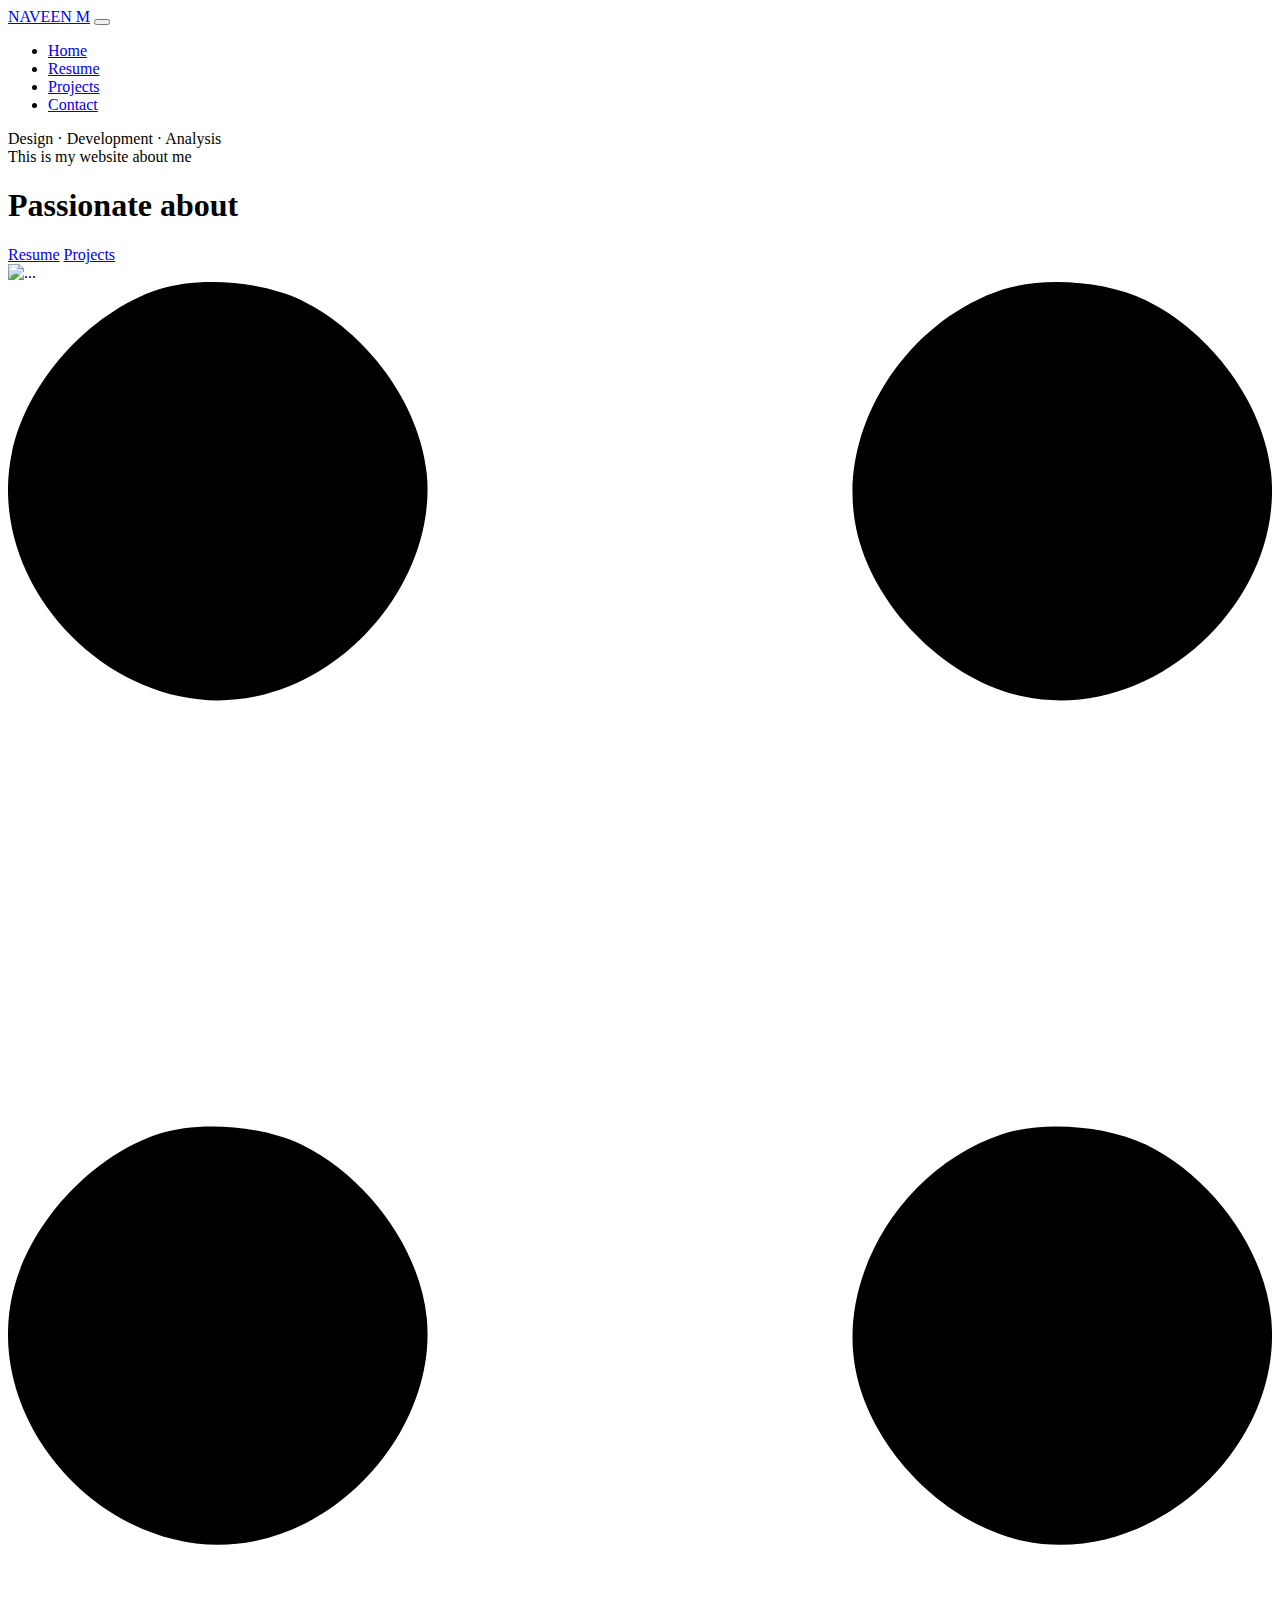
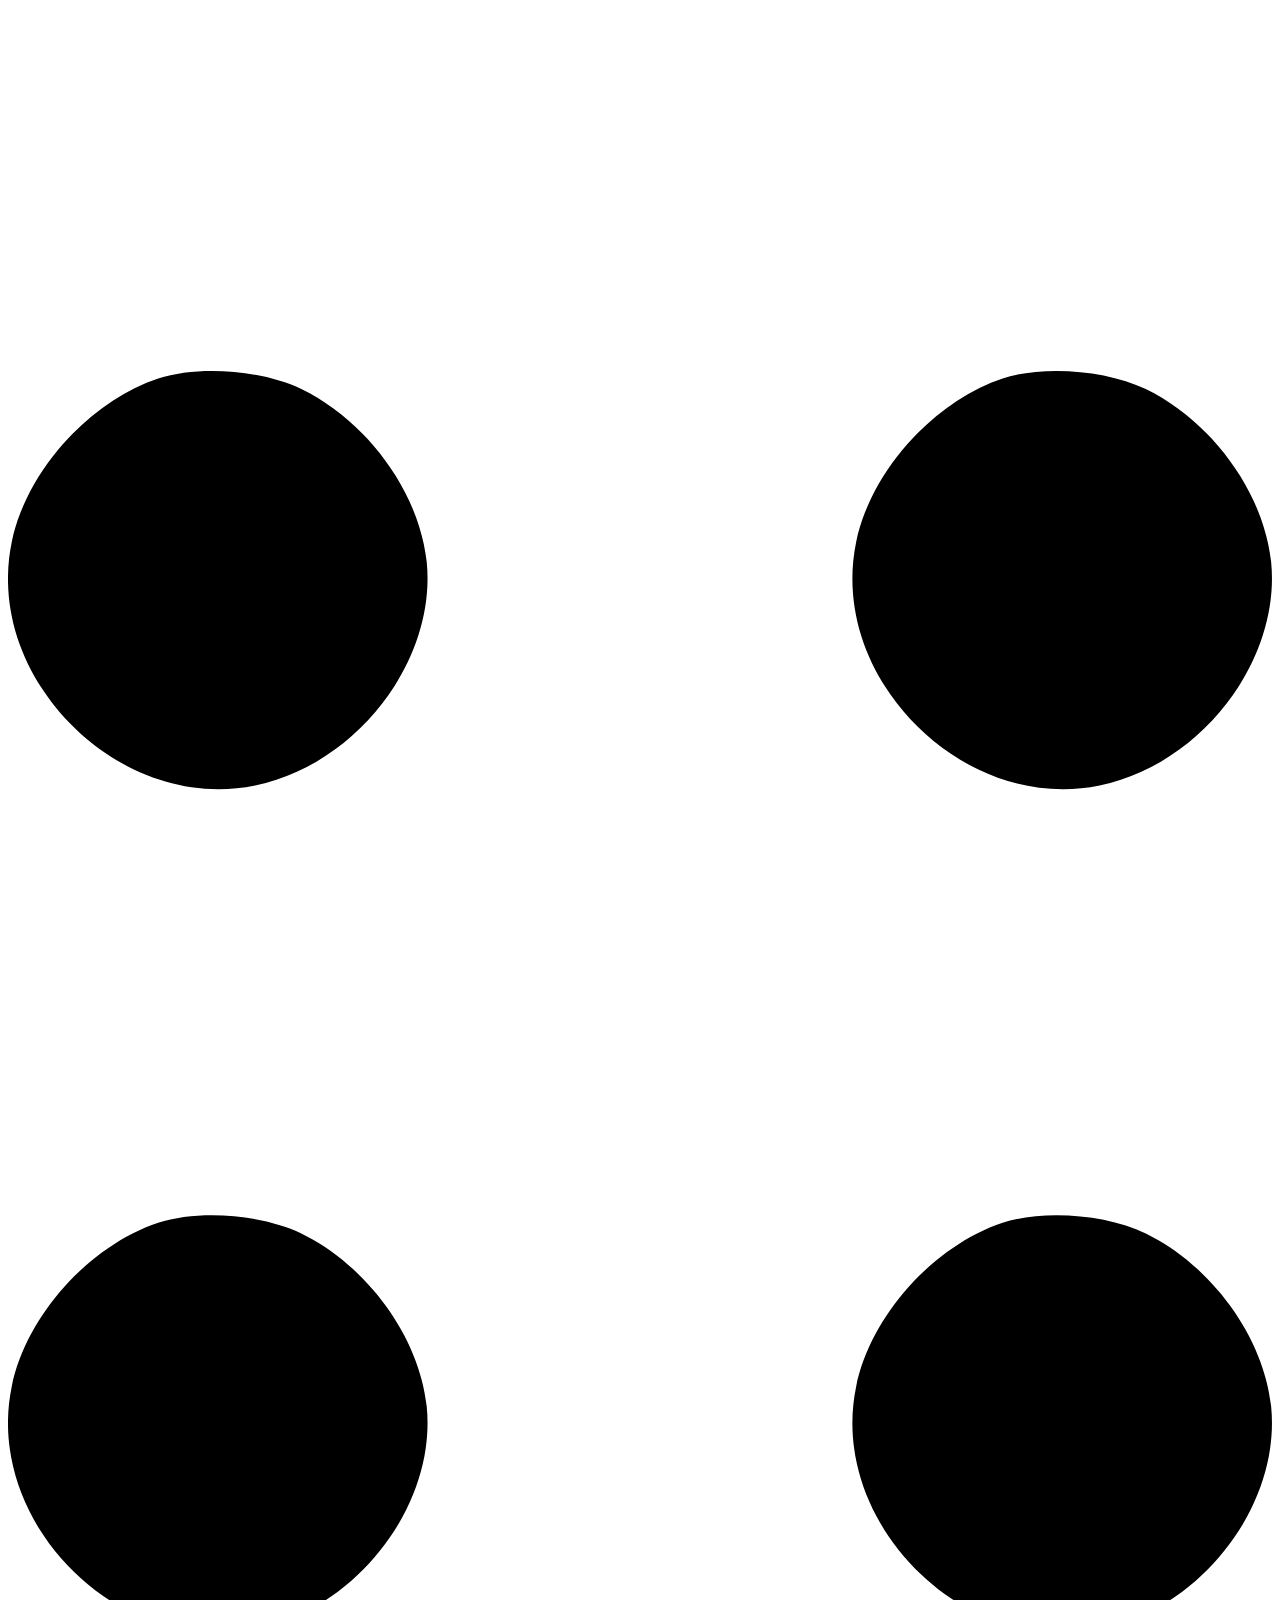
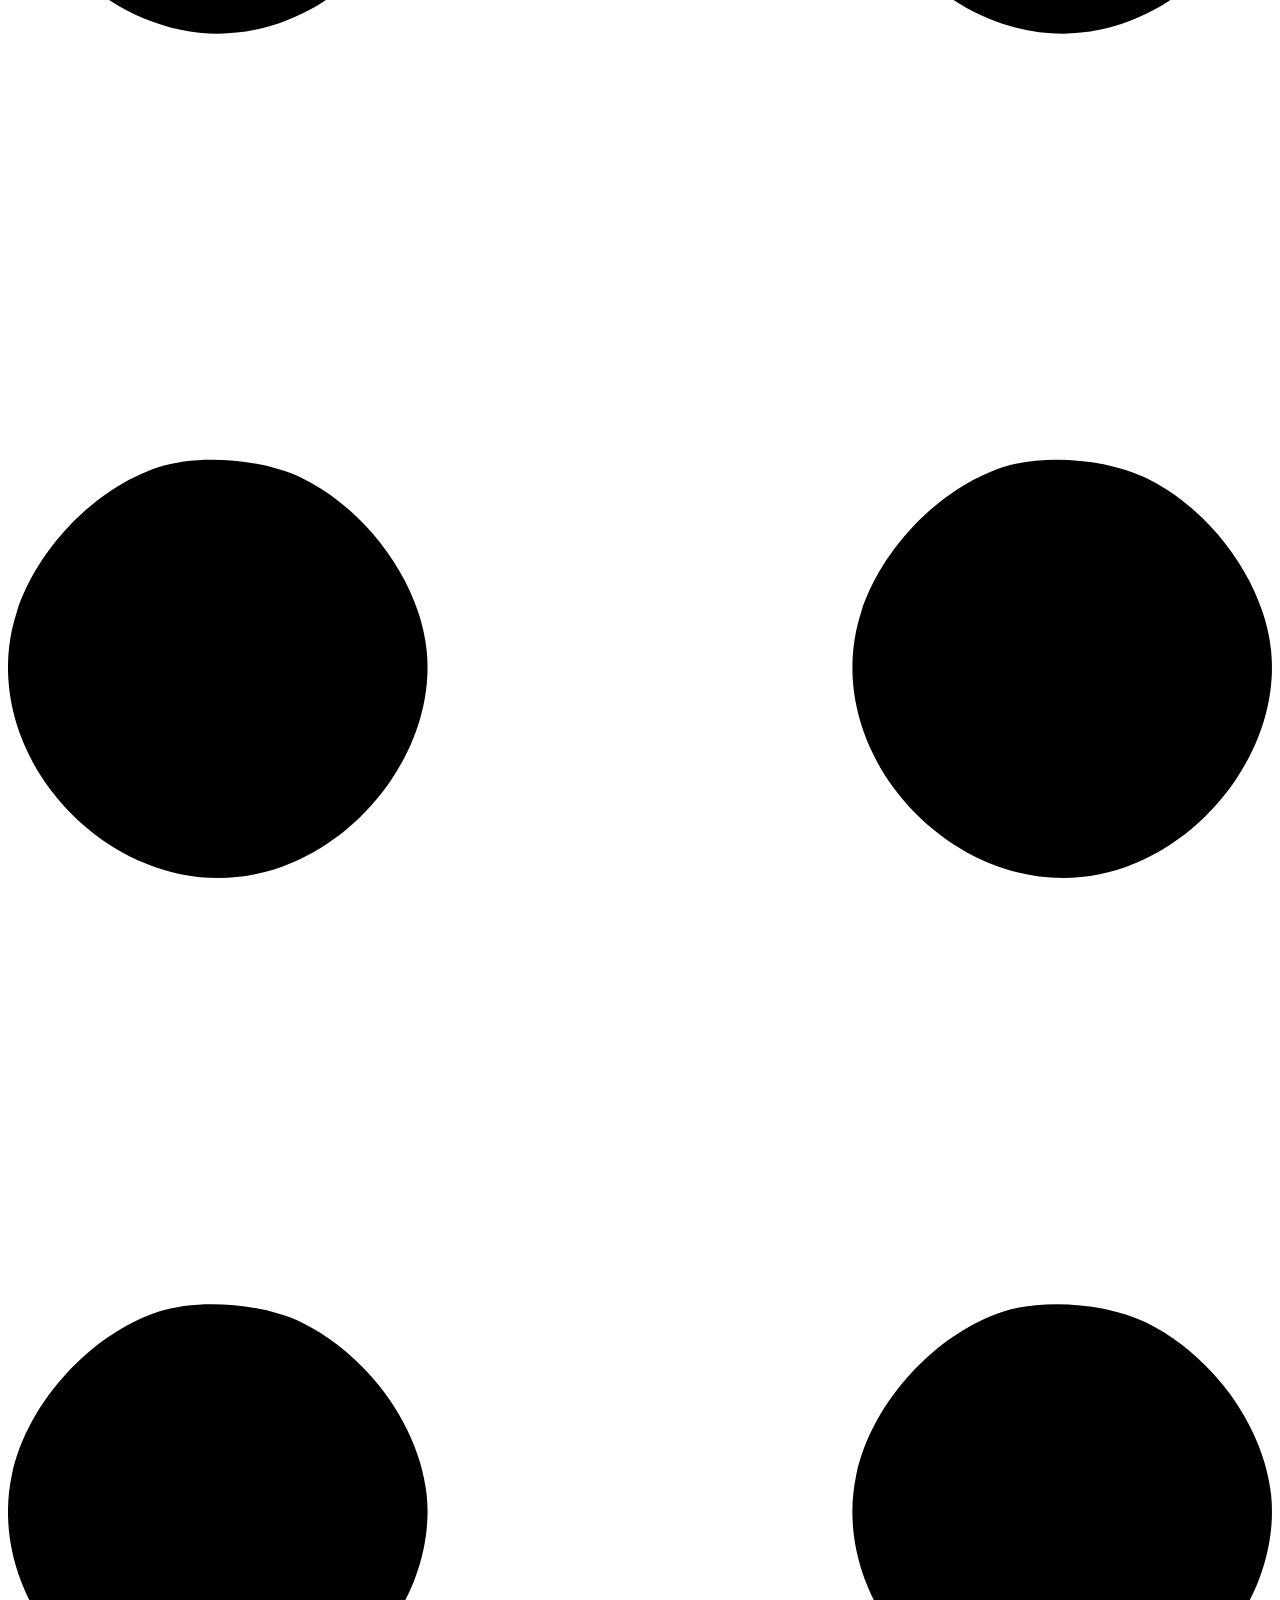
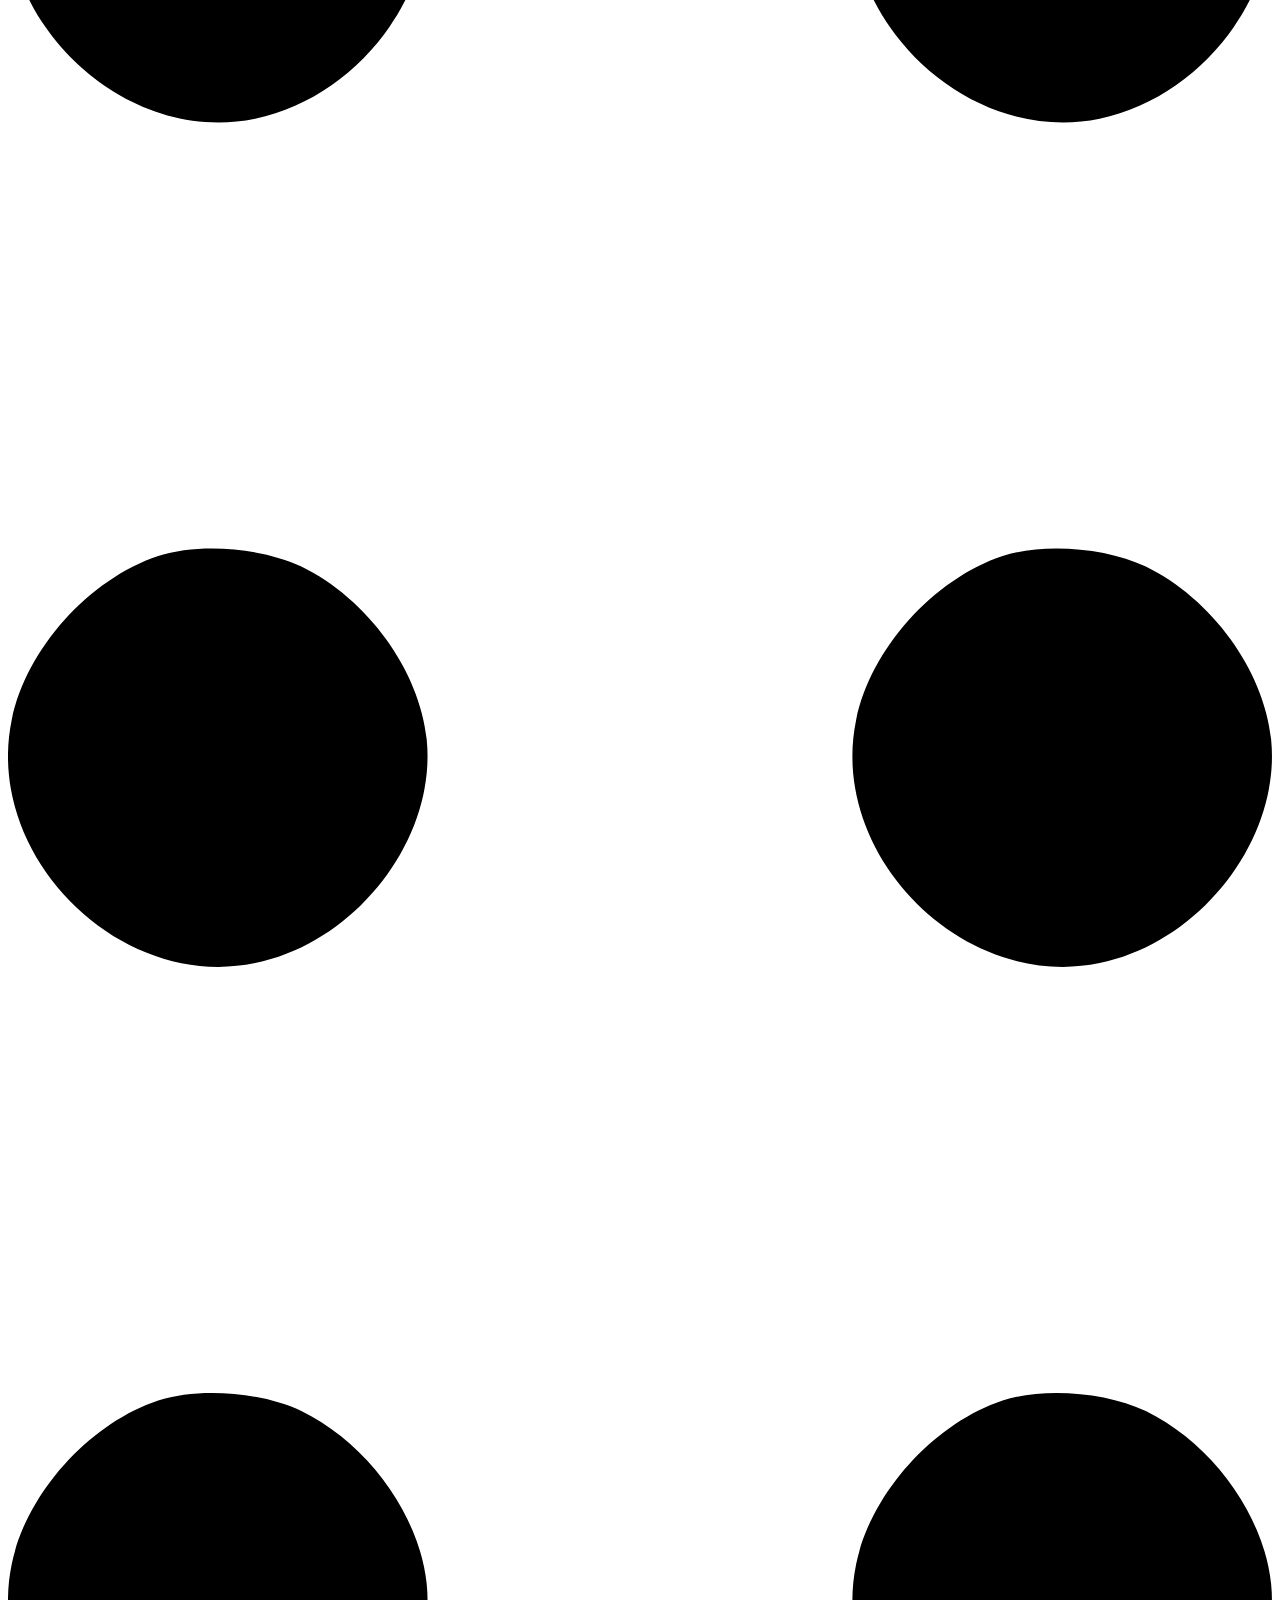
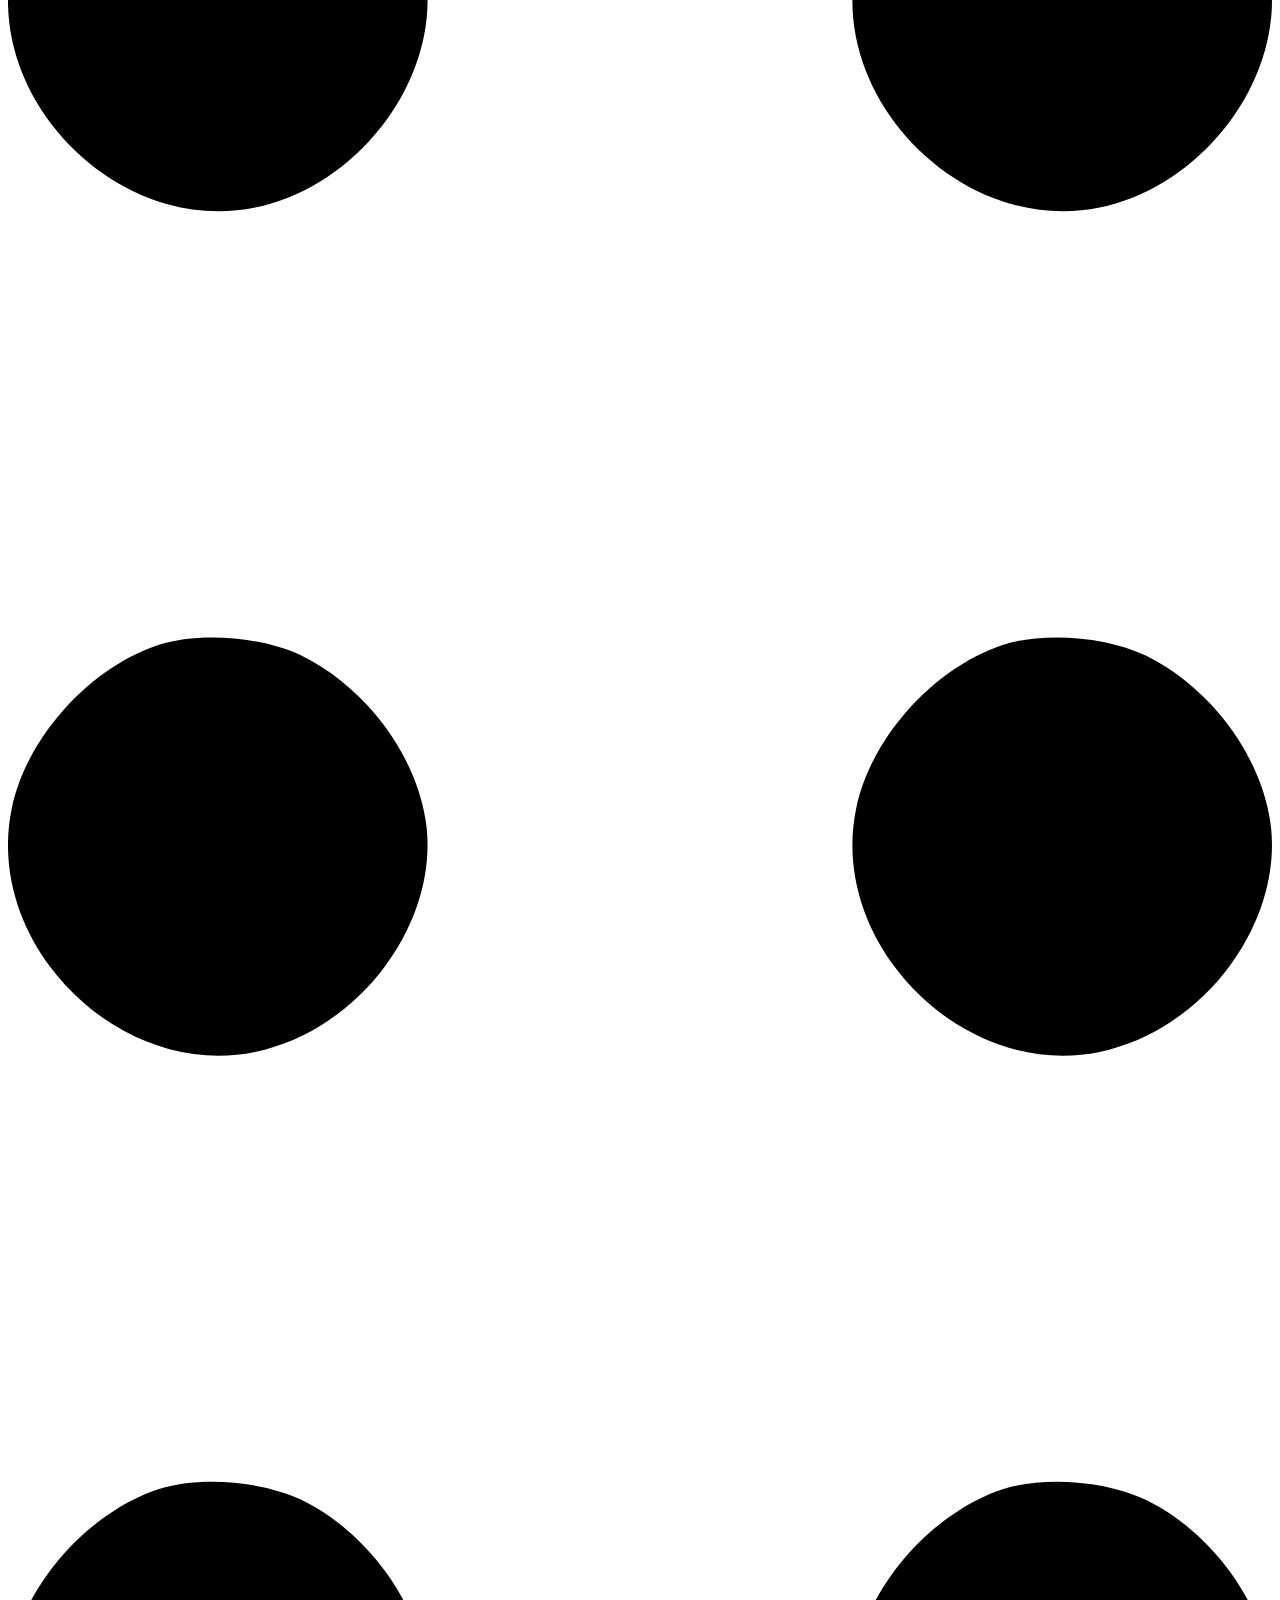
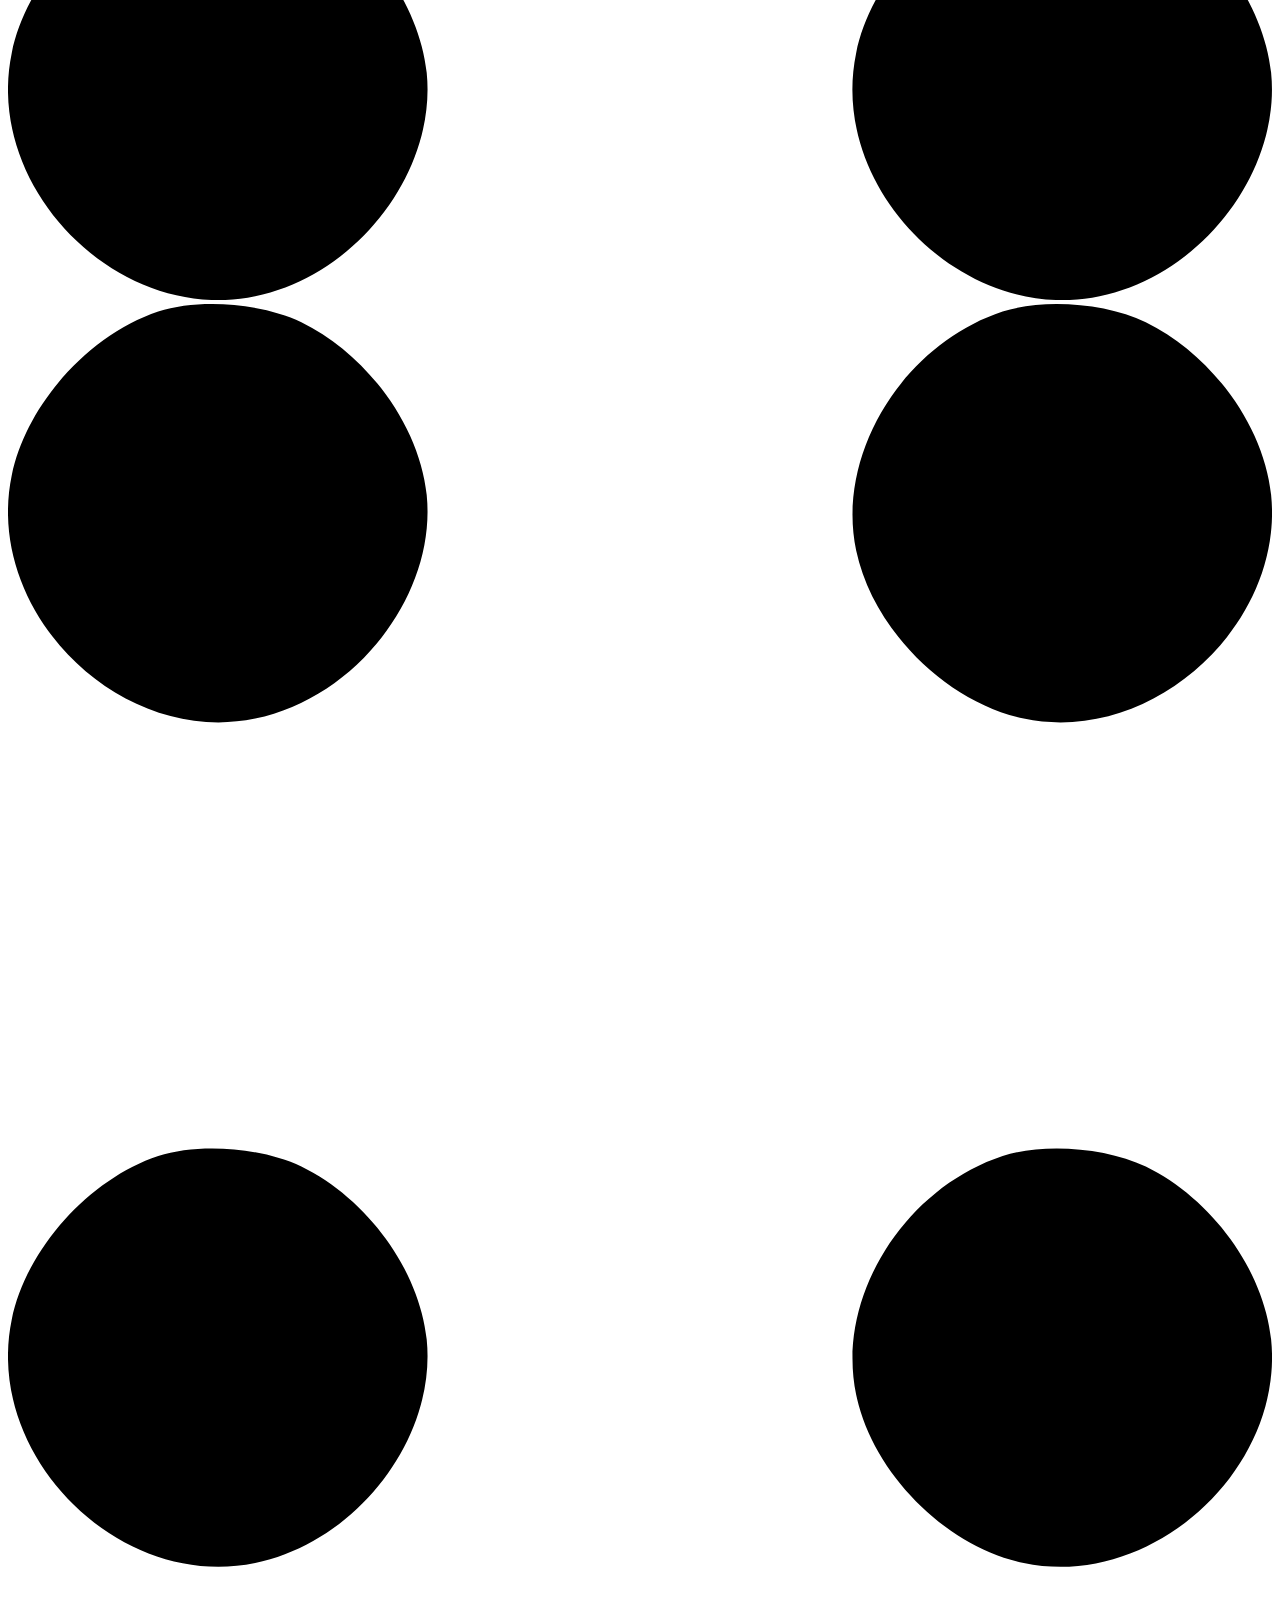
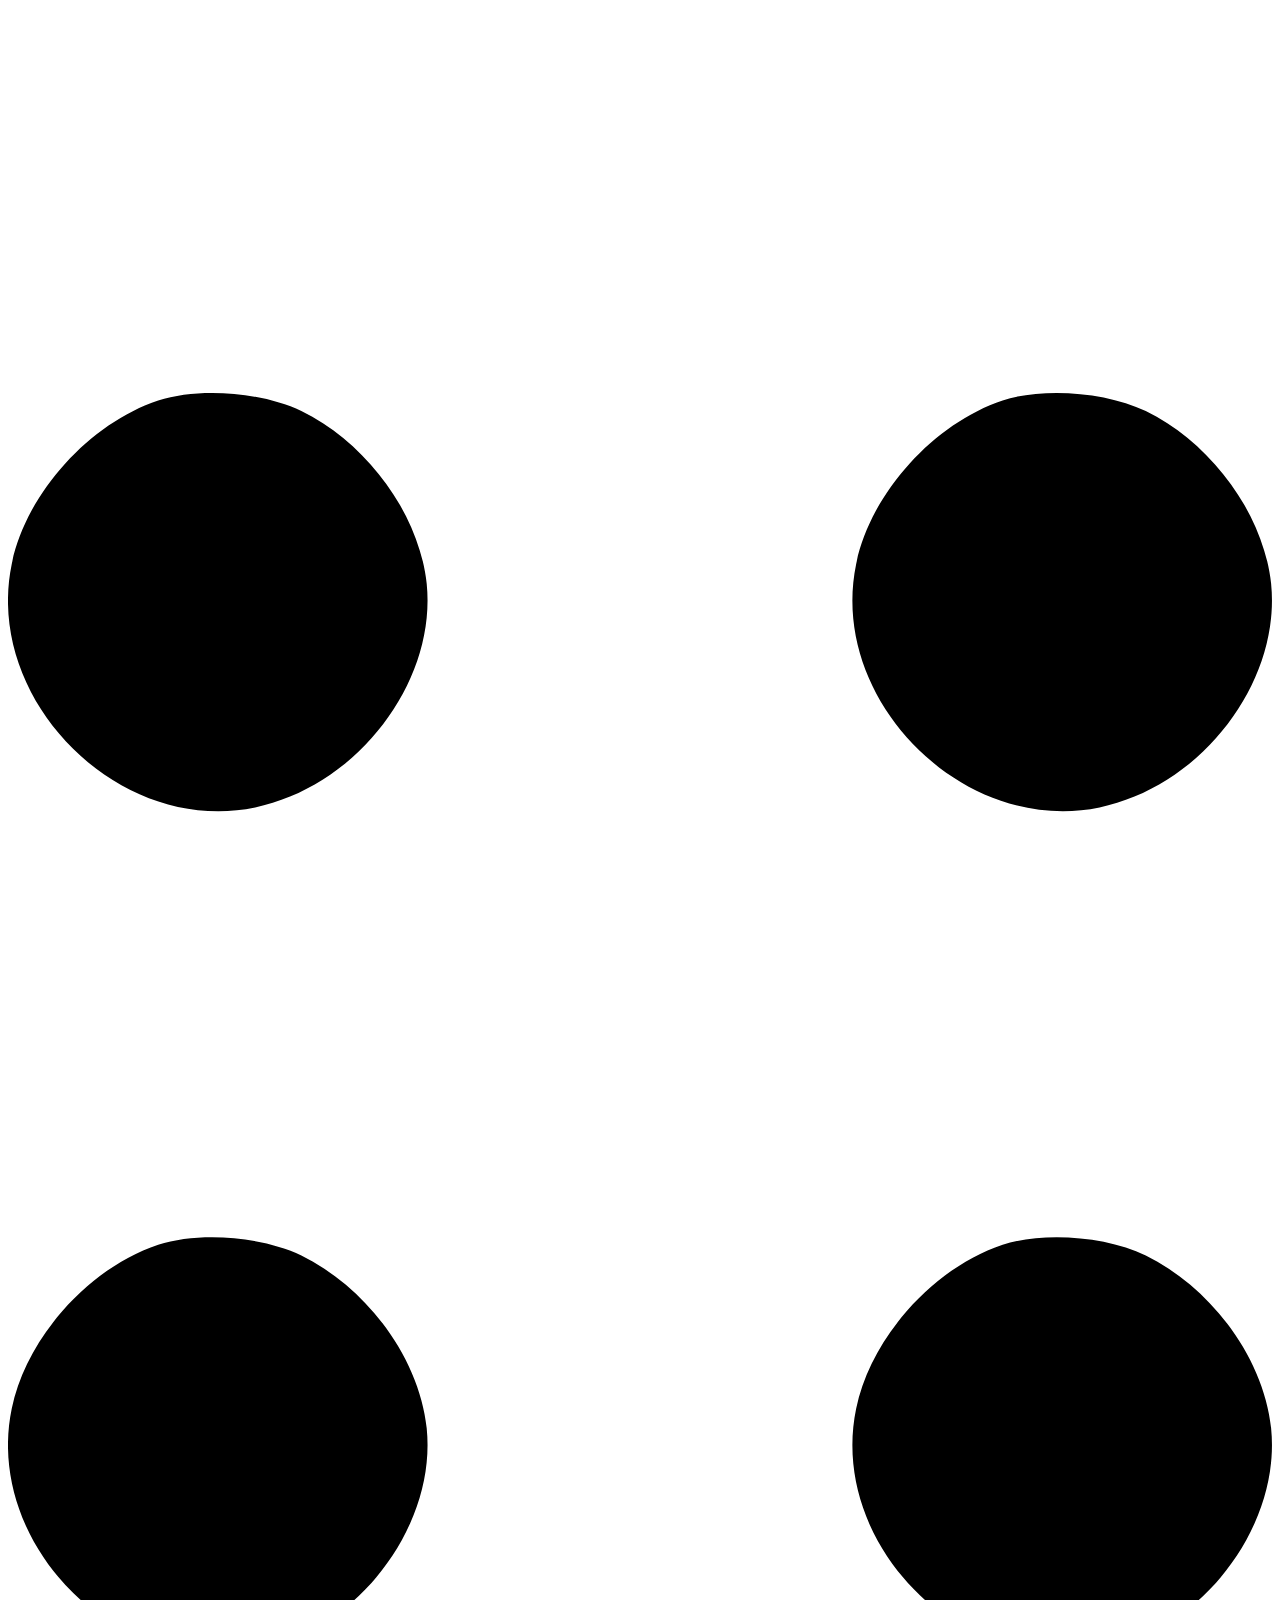
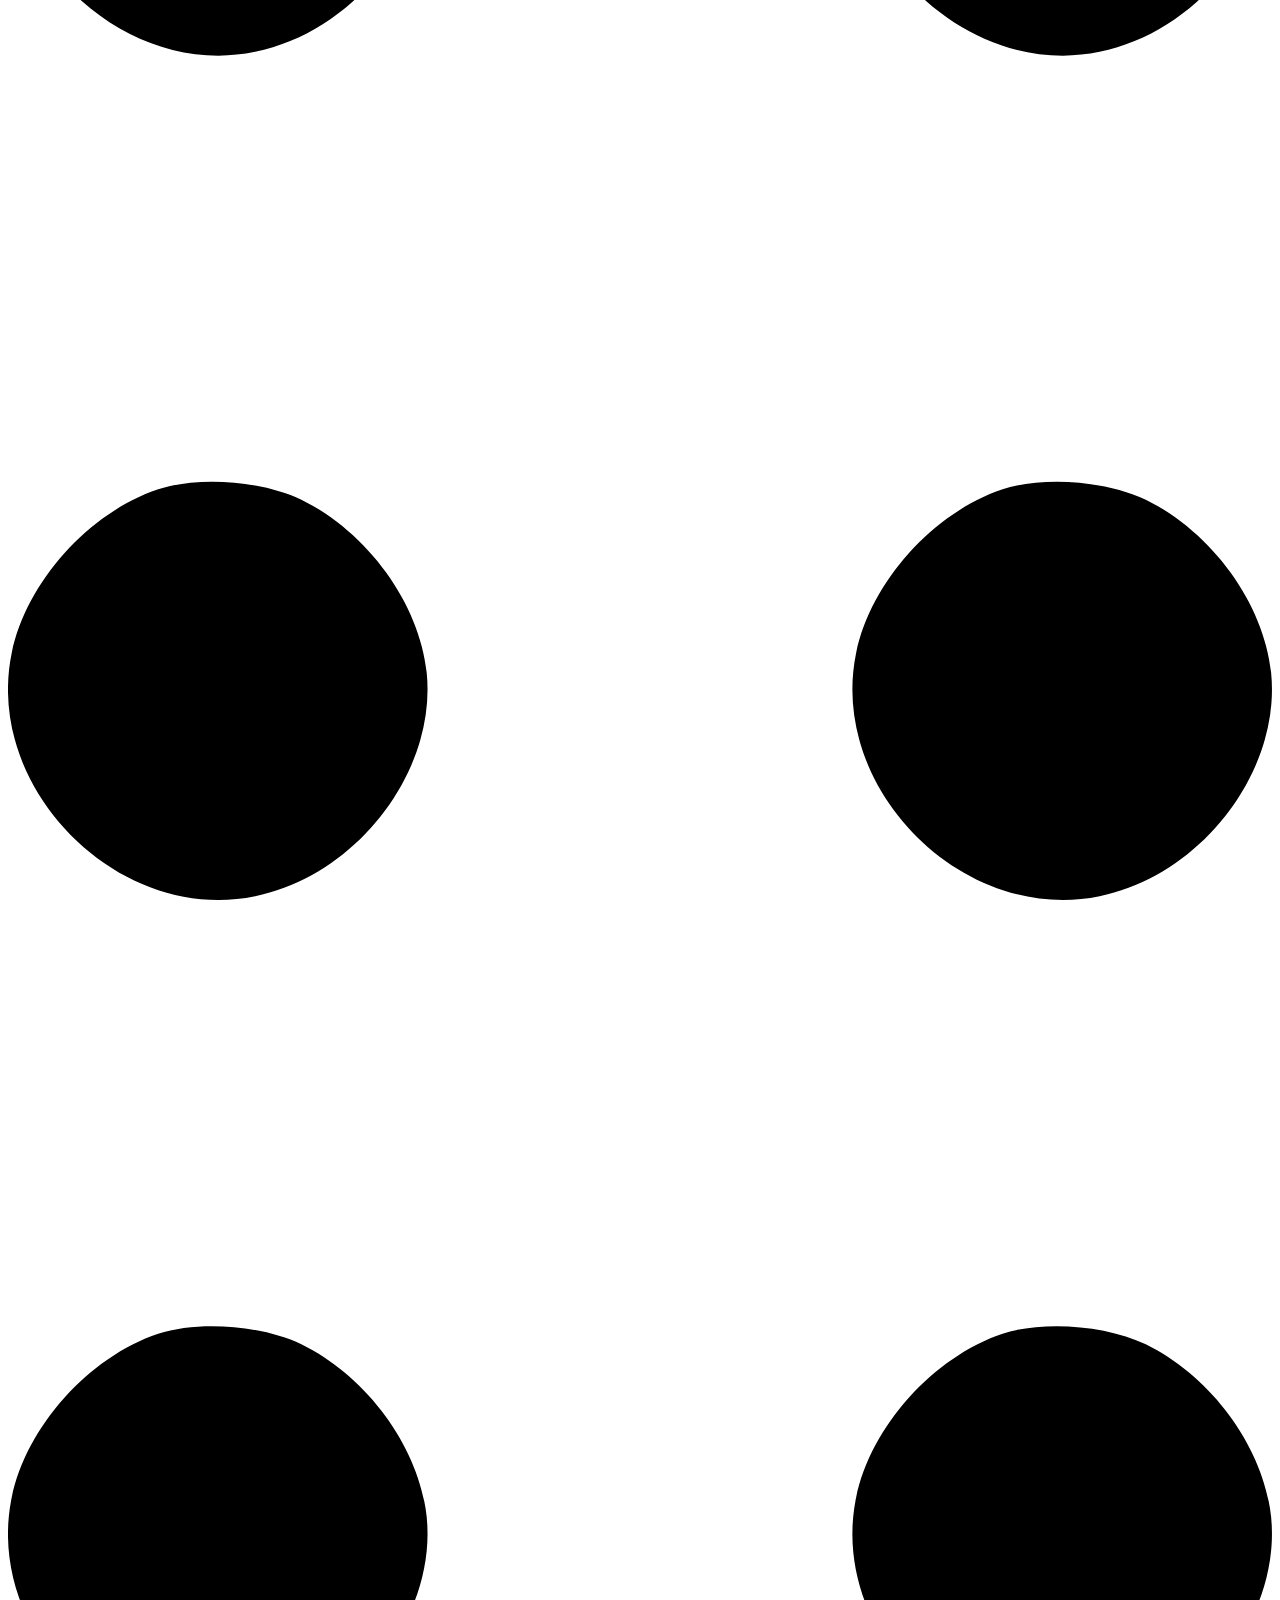
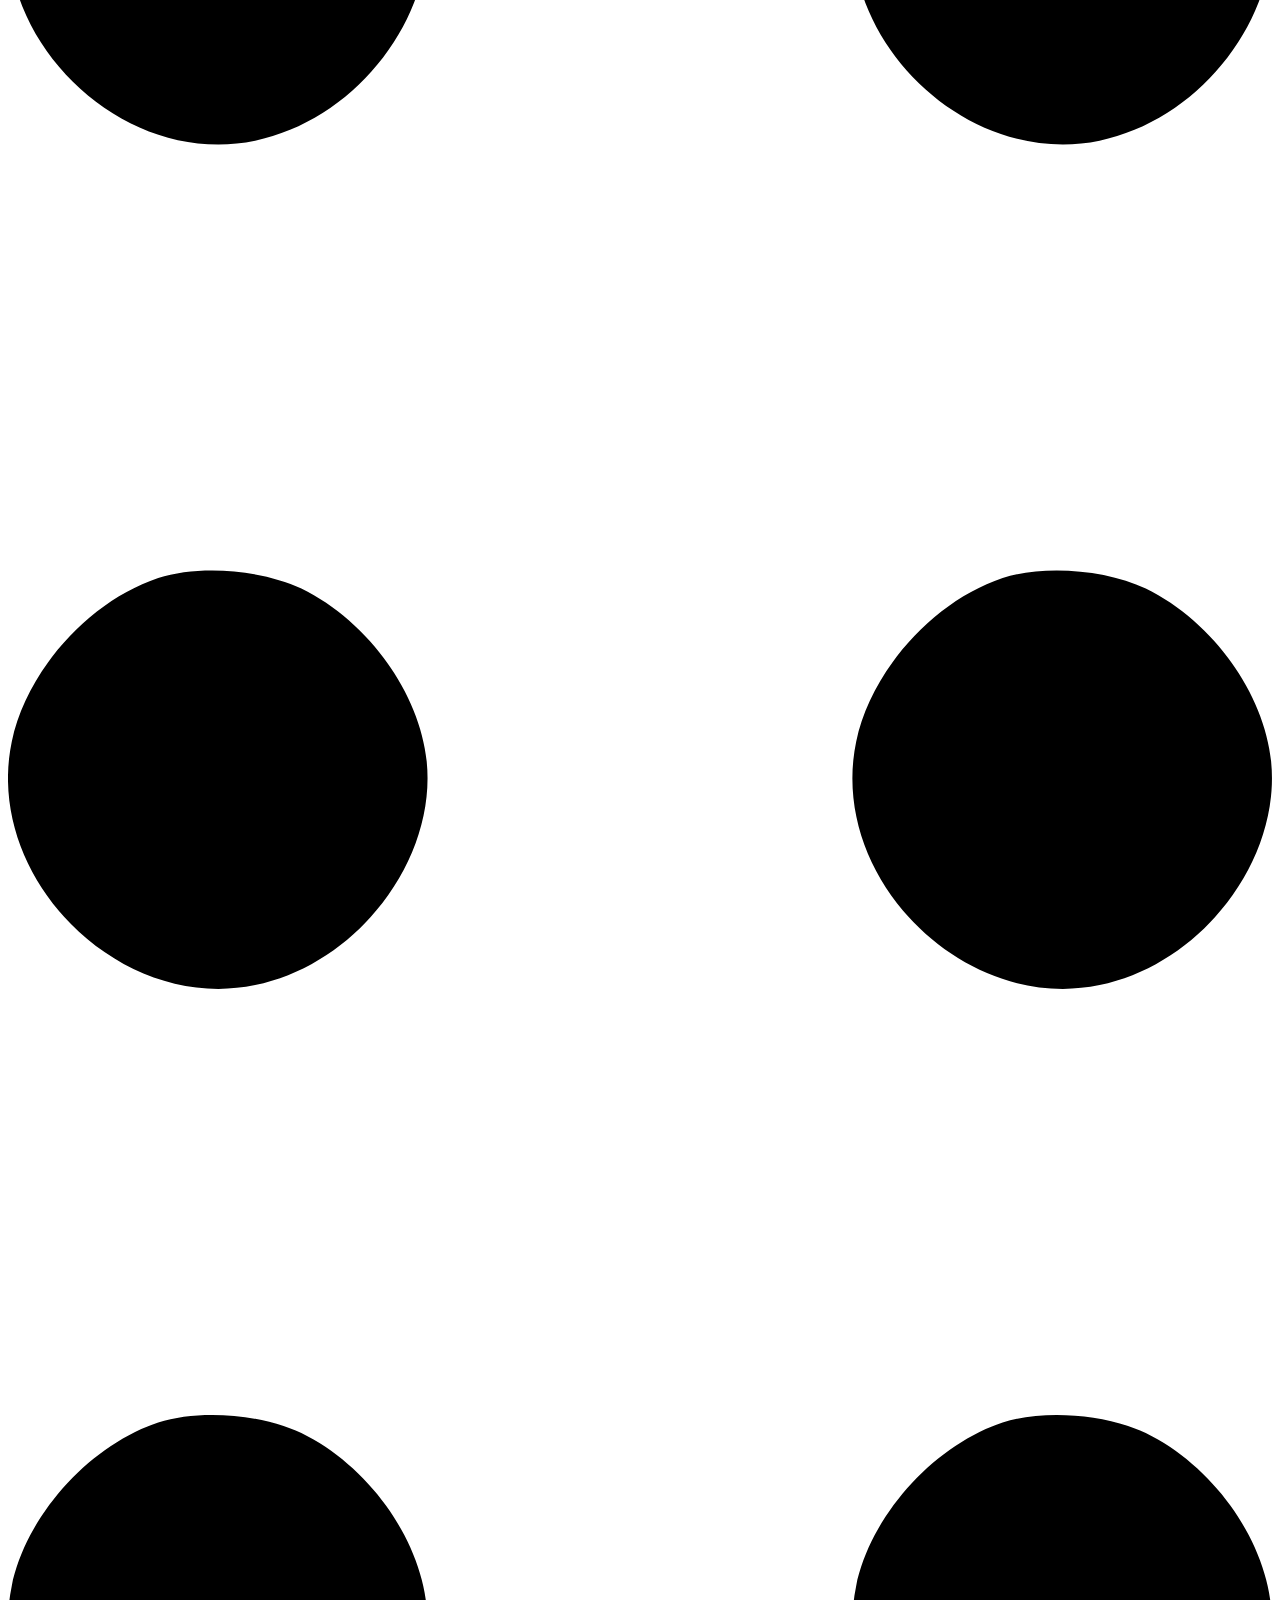
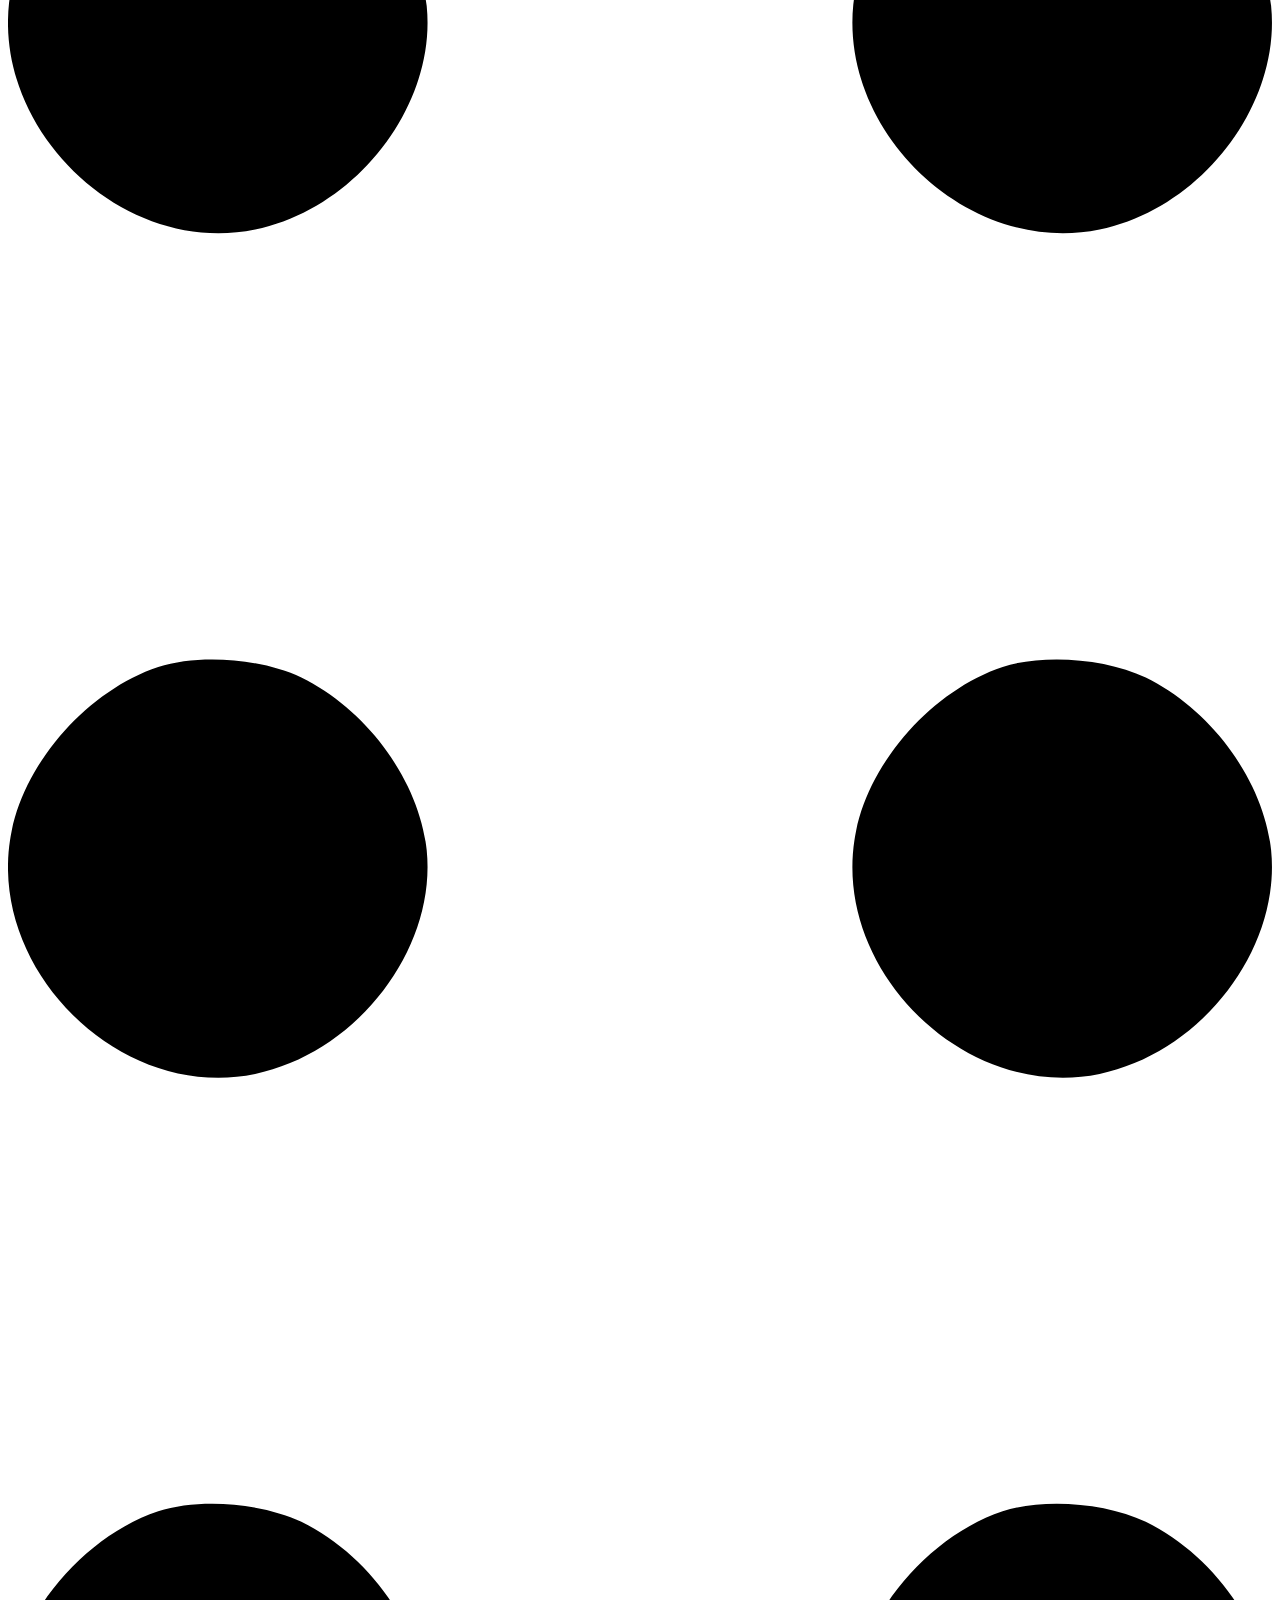
==== index.html @ b1d7e433 "Create index.html" ====
<!DOCTYPE html>
<html lang="en">
    <head>
        <meta charset="utf-8" />
        <meta name="viewport" content="width=device-width, initial-scale=1, shrink-to-fit=no" />
        <meta name="description" content="" />
        <meta name="author" content="" />
        <title>NAVEEN M - Portfolio</title>
        <!-- Favicon-->
        <link rel="icon" type="image/x-icon" href="assets/favicon.ico" />
        <!-- Custom Google font-->
        <link rel="preconnect" href="https://fonts.googleapis.com" />
        <link rel="preconnect" href="https://fonts.gstatic.com" crossorigin />
        <link href="https://fonts.googleapis.com/css2?family=Plus+Jakarta+Sans:wght@100;200;300;400;500;600;700;800;900&amp;display=swap" rel="stylesheet" />
        <!-- Bootstrap icons-->
        <link href="https://cdn.jsdelivr.net/npm/bootstrap-icons@1.8.1/font/bootstrap-icons.css" rel="stylesheet" />
        <!-- Core theme CSS (includes Bootstrap)-->
        <link href="css/styles.css" rel="stylesheet" />
    </head>
    <body class="d-flex flex-column h-100">
        <main class="flex-shrink-0">
            <!-- Navigation-->
            <nav class="navbar navbar-expand-lg navbar-light bg-white py-3">
                <div class="container px-5">
                    <a class="navbar-brand" href="index.html"><span class="fw-bolder text-gradient">NAVEEN M</span></a>
                    <button class="navbar-toggler" type="button" data-bs-toggle="collapse" data-bs-target="#navbarSupportedContent" aria-controls="navbarSupportedContent" aria-expanded="false" aria-label="Toggle navigation"><span class="navbar-toggler-icon"></span></button>
                    <div class="collapse navbar-collapse" id="navbarSupportedContent">
                        <ul class="navbar-nav ms-auto mb-2 mb-lg-0 small fw-bolder">
                            <li class="nav-item"><a class="nav-link" href="index.html">Home</a></li>
                            <li class="nav-item"><a class="nav-link" href="resume.html">Resume</a></li>
                            <li class="nav-item"><a class="nav-link" href="projects.html">Projects</a></li>
                            <li class="nav-item"><a class="nav-link" href="contact.html">Contact</a></li>
                        </ul>
                    </div>
                </div>
            </nav>
            <!-- Header-->
            <header class="py-5">
                <div class="container px-5 pb-5">
                    <div class="row gx-5 align-items-center">
                        <div class="col-xxl-5">
                            <!-- Header text content-->
                            <div class="text-center text-xxl-start">
                                <div class="badge bg-gradient-primary-to-secondary text-white mb-4"><div class="text-uppercase">Design &middot; Development &middot; Analysis</div></div>
                                <div class="fs-3 fw-light text-muted">This is my website about me</div>
                                
                                <h1 class="display-3 fw-bolder mb-5">
                                    <div class="typing-container"></div>
                                    <span class="text-primary d-inline sentence" id="sentence">Passionate about </span>
                                    <span id="feature-text"></span>
                                    <span class="input-cursor"></span>
                                </div>
                                </h1>
                               
                                <div class="d-grid gap-3 d-sm-flex justify-content-sm-center justify-content-xxl-start mb-3">
                                    <a class="btn btn-primary btn-lg px-5 py-3 me-sm-3 fs-6 fw-bolder" href="resume.html">Resume</a>
                                    <a class="btn btn-outline-dark btn-lg px-5 py-3 fs-6 fw-bolder" href="projects.html">Projects</a>
                                </div>
                            </div>
                        </div>
                        <div class="col-xxl-7">
                            <!-- Header profile picture-->
                            <div class="d-flex justify-content-center mt-5 mt-xxl-0">
                                <div class="profile bg-gradient-primary-to-secondary">
                                    <!-- TIP: For best results, use a photo with a transparent background like the demo example below-->
                                    <!-- Watch a tutorial on how to do this on YouTube (link)-->
                                    <img class="profile-img" src="assets/profile.png" alt="..." />
                                    <div class="dots-1">
                                        <!-- SVG Dots-->
                                        <svg version="1.1" xmlns="http://www.w3.org/2000/svg" xmlns:xlink="http://www.w3.org/1999/xlink" x="0px" y="0px" viewBox="0 0 191.6 1215.4" style="enable-background: new 0 0 191.6 1215.4" xml:space="preserve">
                                            <g transform="translate(0.000000,1280.000000) scale(0.100000,-0.100000)">
                                                <path d="M227.7,12788.6c-105-35-200-141-222-248c-43-206,163-412,369-369c155,32,275,190,260,339c-11,105-90,213-190,262        C383.7,12801.6,289.7,12808.6,227.7,12788.6z"></path>
                                                <path d="M1507.7,12788.6c-151-50-253-216-222-362c25-119,136-230,254-255c194-41,395,142,375,339c-11,105-90,213-190,262        C1663.7,12801.6,1569.7,12808.6,1507.7,12788.6z"></path>
                                                <path d="M227.7,11508.6c-105-35-200-141-222-248c-43-206,163-412,369-369c155,32,275,190,260,339c-11,105-90,213-190,262        C383.7,11521.6,289.7,11528.6,227.7,11508.6z"></path>
                                                <path d="M1507.7,11508.6c-151-50-253-216-222-362c25-119,136-230,254-255c194-41,395,142,375,339c-11,105-90,213-190,262        C1663.7,11521.6,1569.7,11528.6,1507.7,11508.6z"></path>
                                                <path d="M227.7,10228.6c-105-35-200-141-222-248c-43-206,163-412,369-369c155,32,275,190,260,339c-11,105-90,213-190,262        C383.7,10241.6,289.7,10248.6,227.7,10228.6z"></path>
                                                <path d="M1507.7,10228.6c-105-35-200-141-222-248c-43-206,163-412,369-369c155,32,275,190,260,339c-11,105-90,213-190,262        C1663.7,10241.6,1569.7,10248.6,1507.7,10228.6z"></path>
                                                <path d="M227.7,8948.6c-105-35-200-141-222-248c-43-206,163-412,369-369c155,32,275,190,260,339c-11,105-90,213-190,262        C383.7,8961.6,289.7,8968.6,227.7,8948.6z"></path>
                                                <path d="M1507.7,8948.6c-105-35-200-141-222-248c-43-206,163-412,369-369c155,32,275,190,260,339c-11,105-90,213-190,262        C1663.7,8961.6,1569.7,8968.6,1507.7,8948.6z"></path>
                                                <path d="M227.7,7668.6c-105-35-200-141-222-248c-43-206,163-412,369-369c155,32,275,190,260,339c-11,105-90,213-190,262        C383.7,7681.6,289.7,7688.6,227.7,7668.6z"></path>
                                                <path d="M1507.7,7668.6c-105-35-200-141-222-248c-43-206,163-412,369-369c155,32,275,190,260,339c-11,105-90,213-190,262        C1663.7,7681.6,1569.7,7688.6,1507.7,7668.6z"></path>
                                                <path d="M227.7,6388.6c-105-35-200-141-222-248c-43-206,163-412,369-369c155,32,275,190,260,339c-11,105-90,213-190,262        C383.7,6401.6,289.7,6408.6,227.7,6388.6z"></path>
                                                <path d="M1507.7,6388.6c-105-35-200-141-222-248c-43-206,163-412,369-369c155,32,275,190,260,339c-11,105-90,213-190,262        C1663.7,6401.6,1569.7,6408.6,1507.7,6388.6z"></path>
                                                <path d="M227.7,5108.6c-105-35-200-141-222-248c-43-206,163-412,369-369c155,32,275,190,260,339c-11,105-90,213-190,262        C383.7,5121.6,289.7,5128.6,227.7,5108.6z"></path>
                                                <path d="M1507.7,5108.6c-105-35-200-141-222-248c-43-206,163-412,369-369c155,32,275,190,260,339c-11,105-90,213-190,262        C1663.7,5121.6,1569.7,5128.6,1507.7,5108.6z"></path>
                                                <path d="M227.7,3828.6c-105-35-200-141-222-248c-43-206,163-412,369-369c155,32,275,190,260,339c-11,105-90,213-190,262        C383.7,3841.6,289.7,3848.6,227.7,3828.6z"></path>
                                                <path d="M1507.7,3828.6c-105-35-200-141-222-248c-43-206,163-412,369-369c155,32,275,190,260,339c-11,105-90,213-190,262        C1663.7,3841.6,1569.7,3848.6,1507.7,3828.6z"></path>
                                                <path d="M227.7,2548.6c-105-35-200-141-222-248c-43-206,163-412,369-369c155,32,275,190,260,339c-11,105-90,213-190,262        C383.7,2561.6,289.7,2568.6,227.7,2548.6z"></path>
                                                <path d="M1507.7,2548.6c-105-35-200-141-222-248c-43-206,163-412,369-369c155,32,275,190,260,339c-11,105-90,213-190,262        C1663.7,2561.6,1569.7,2568.6,1507.7,2548.6z"></path>
                                                <path d="M227.7,1268.6c-105-35-200-141-222-248c-43-206,163-412,369-369c155,32,275,190,260,339c-11,105-90,213-190,262        C383.7,1281.6,289.7,1288.6,227.7,1268.6z"></path>
                                                <path d="M1507.7,1268.6c-105-35-200-141-222-248c-43-206,163-412,369-369c155,32,275,190,260,339c-11,105-90,213-190,262        C1663.7,1281.6,1569.7,1288.6,1507.7,1268.6z"></path>
                                            </g>
                                        </svg>
                                        <!-- END of SVG dots-->
                                    </div>
                                    <div class="dots-2">
                                        <!-- SVG Dots-->
                                        <svg version="1.1" xmlns="http://www.w3.org/2000/svg" xmlns:xlink="http://www.w3.org/1999/xlink" x="0px" y="0px" viewBox="0 0 191.6 1215.4" style="enable-background: new 0 0 191.6 1215.4" xml:space="preserve">
                                            <g transform="translate(0.000000,1280.000000) scale(0.100000,-0.100000)">
                                                <path d="M227.7,12788.6c-105-35-200-141-222-248c-43-206,163-412,369-369c155,32,275,190,260,339c-11,105-90,213-190,262        C383.7,12801.6,289.7,12808.6,227.7,12788.6z"></path>
                                                <path d="M1507.7,12788.6c-151-50-253-216-222-362c25-119,136-230,254-255c194-41,395,142,375,339c-11,105-90,213-190,262        C1663.7,12801.6,1569.7,12808.6,1507.7,12788.6z"></path>
                                                <path d="M227.7,11508.6c-105-35-200-141-222-248c-43-206,163-412,369-369c155,32,275,190,260,339c-11,105-90,213-190,262        C383.7,11521.6,289.7,11528.6,227.7,11508.6z"></path>
                                                <path d="M1507.7,11508.6c-151-50-253-216-222-362c25-119,136-230,254-255c194-41,395,142,375,339c-11,105-90,213-190,262        C1663.7,11521.6,1569.7,11528.6,1507.7,11508.6z"></path>
                                                <path d="M227.7,10228.6c-105-35-200-141-222-248c-43-206,163-412,369-369c155,32,275,190,260,339c-11,105-90,213-190,262        C383.7,10241.6,289.7,10248.6,227.7,10228.6z"></path>
                                                <path d="M1507.7,10228.6c-105-35-200-141-222-248c-43-206,163-412,369-369c155,32,275,190,260,339c-11,105-90,213-190,262        C1663.7,10241.6,1569.7,10248.6,1507.7,10228.6z"></path>
                                                <path d="M227.7,8948.6c-105-35-200-141-222-248c-43-206,163-412,369-369c155,32,275,190,260,339c-11,105-90,213-190,262        C383.7,8961.6,289.7,8968.6,227.7,8948.6z"></path>
                                                <path d="M1507.7,8948.6c-105-35-200-141-222-248c-43-206,163-412,369-369c155,32,275,190,260,339c-11,105-90,213-190,262        C1663.7,8961.6,1569.7,8968.6,1507.7,8948.6z"></path>
                                                <path d="M227.7,7668.6c-105-35-200-141-222-248c-43-206,163-412,369-369c155,32,275,190,260,339c-11,105-90,213-190,262        C383.7,7681.6,289.7,7688.6,227.7,7668.6z"></path>
                                                <path d="M1507.7,7668.6c-105-35-200-141-222-248c-43-206,163-412,369-369c155,32,275,190,260,339c-11,105-90,213-190,262        C1663.7,7681.6,1569.7,7688.6,1507.7,7668.6z"></path>
                                                <path d="M227.7,6388.6c-105-35-200-141-222-248c-43-206,163-412,369-369c155,32,275,190,260,339c-11,105-90,213-190,262        C383.7,6401.6,289.7,6408.6,227.7,6388.6z"></path>
                                                <path d="M1507.7,6388.6c-105-35-200-141-222-248c-43-206,163-412,369-369c155,32,275,190,260,339c-11,105-90,213-190,262        C1663.7,6401.6,1569.7,6408.6,1507.7,6388.6z"></path>
                                                <path d="M227.7,5108.6c-105-35-200-141-222-248c-43-206,163-412,369-369c155,32,275,190,260,339c-11,105-90,213-190,262        C383.7,5121.6,289.7,5128.6,227.7,5108.6z"></path>
                                                <path d="M1507.7,5108.6c-105-35-200-141-222-248c-43-206,163-412,369-369c155,32,275,190,260,339c-11,105-90,213-190,262        C1663.7,5121.6,1569.7,5128.6,1507.7,5108.6z"></path>
                                                <path d="M227.7,3828.6c-105-35-200-141-222-248c-43-206,163-412,369-369c155,32,275,190,260,339c-11,105-90,213-190,262        C383.7,3841.6,289.7,3848.6,227.7,3828.6z"></path>
                                                <path d="M1507.7,3828.6c-105-35-200-141-222-248c-43-206,163-412,369-369c155,32,275,190,260,339c-11,105-90,213-190,262        C1663.7,3841.6,1569.7,3848.6,1507.7,3828.6z"></path>
                                                <path d="M227.7,2548.6c-105-35-200-141-222-248c-43-206,163-412,369-369c155,32,275,190,260,339c-11,105-90,213-190,262        C383.7,2561.6,289.7,2568.6,227.7,2548.6z"></path>
                                                <path d="M1507.7,2548.6c-105-35-200-141-222-248c-43-206,163-412,369-369c155,32,275,190,260,339c-11,105-90,213-190,262        C1663.7,2561.6,1569.7,2568.6,1507.7,2548.6z"></path>
                                                <path d="M227.7,1268.6c-105-35-200-141-222-248c-43-206,163-412,369-369c155,32,275,190,260,339c-11,105-90,213-190,262        C383.7,1281.6,289.7,1288.6,227.7,1268.6z"></path>
                                                <path d="M1507.7,1268.6c-105-35-200-141-222-248c-43-206,163-412,369-369c155,32,275,190,260,339c-11,105-90,213-190,262        C1663.7,1281.6,1569.7,1288.6,1507.7,1268.6z"></path>
                                            </g>
                                        </svg>
                                        <!-- END of SVG dots-->
                                    </div>
                                    <div class="dots-3">
                                        <!-- SVG Dots-->
                                        <svg version="1.1" xmlns="http://www.w3.org/2000/svg" xmlns:xlink="http://www.w3.org/1999/xlink" x="0px" y="0px" viewBox="0 0 191.6 1215.4" style="enable-background: new 0 0 191.6 1215.4" xml:space="preserve">
                                            <g transform="translate(0.000000,1280.000000) scale(0.100000,-0.100000)">
                                                <path d="M227.7,12788.6c-105-35-200-141-222-248c-43-206,163-412,369-369c155,32,275,190,260,339c-11,105-90,213-190,262        C383.7,12801.6,289.7,12808.6,227.7,12788.6z"></path>
                                                <path d="M1507.7,12788.6c-151-50-253-216-222-362c25-119,136-230,254-255c194-41,395,142,375,339c-11,105-90,213-190,262        C1663.7,12801.6,1569.7,12808.6,1507.7,12788.6z"></path>
                                                <path d="M227.7,11508.6c-105-35-200-141-222-248c-43-206,163-412,369-369c155,32,275,190,260,339c-11,105-90,213-190,262        C383.7,11521.6,289.7,11528.6,227.7,11508.6z"></path>
                                                <path d="M1507.7,11508.6c-151-50-253-216-222-362c25-119,136-230,254-255c194-41,395,142,375,339c-11,105-90,213-190,262        C1663.7,11521.6,1569.7,11528.6,1507.7,11508.6z"></path>
                                                <path d="M227.7,10228.6c-105-35-200-141-222-248c-43-206,163-412,369-369c155,32,275,190,260,339c-11,105-90,213-190,262        C383.7,10241.6,289.7,10248.6,227.7,10228.6z"></path>
                                                <path d="M1507.7,10228.6c-105-35-200-141-222-248c-43-206,163-412,369-369c155,32,275,190,260,339c-11,105-90,213-190,262        C1663.7,10241.6,1569.7,10248.6,1507.7,10228.6z"></path>
                                                <path d="M227.7,8948.6c-105-35-200-141-222-248c-43-206,163-412,369-369c155,32,275,190,260,339c-11,105-90,213-190,262        C383.7,8961.6,289.7,8968.6,227.7,8948.6z"></path>
                                                <path d="M1507.7,8948.6c-105-35-200-141-222-248c-43-206,163-412,369-369c155,32,275,190,260,339c-11,105-90,213-190,262        C1663.7,8961.6,1569.7,8968.6,1507.7,8948.6z"></path>
                                                <path d="M227.7,7668.6c-105-35-200-141-222-248c-43-206,163-412,369-369c155,32,275,190,260,339c-11,105-90,213-190,262        C383.7,7681.6,289.7,7688.6,227.7,7668.6z"></path>
                                                <path d="M1507.7,7668.6c-105-35-200-141-222-248c-43-206,163-412,369-369c155,32,275,190,260,339c-11,105-90,213-190,262        C1663.7,7681.6,1569.7,7688.6,1507.7,7668.6z"></path>
                                                <path d="M227.7,6388.6c-105-35-200-141-222-248c-43-206,163-412,369-369c155,32,275,190,260,339c-11,105-90,213-190,262        C383.7,6401.6,289.7,6408.6,227.7,6388.6z"></path>
                                                <path d="M1507.7,6388.6c-105-35-200-141-222-248c-43-206,163-412,369-369c155,32,275,190,260,339c-11,105-90,213-190,262        C1663.7,6401.6,1569.7,6408.6,1507.7,6388.6z"></path>
                                                <path d="M227.7,5108.6c-105-35-200-141-222-248c-43-206,163-412,369-369c155,32,275,190,260,339c-11,105-90,213-190,262        C383.7,5121.6,289.7,5128.6,227.7,5108.6z"></path>
                                                <path d="M1507.7,5108.6c-105-35-200-141-222-248c-43-206,163-412,369-369c155,32,275,190,260,339c-11,105-90,213-190,262        C1663.7,5121.6,1569.7,5128.6,1507.7,5108.6z"></path>
                                                <path d="M227.7,3828.6c-105-35-200-141-222-248c-43-206,163-412,369-369c155,32,275,190,260,339c-11,105-90,213-190,262        C383.7,3841.6,289.7,3848.6,227.7,3828.6z"></path>
                                                <path d="M1507.7,3828.6c-105-35-200-141-222-248c-43-206,163-412,369-369c155,32,275,190,260,339c-11,105-90,213-190,262        C1663.7,3841.6,1569.7,3848.6,1507.7,3828.6z"></path>
                                                <path d="M227.7,2548.6c-105-35-200-141-222-248c-43-206,163-412,369-369c155,32,275,190,260,339c-11,105-90,213-190,262        C383.7,2561.6,289.7,2568.6,227.7,2548.6z"></path>
                                                <path d="M1507.7,2548.6c-105-35-200-141-222-248c-43-206,163-412,369-369c155,32,275,190,260,339c-11,105-90,213-190,262        C1663.7,2561.6,1569.7,2568.6,1507.7,2548.6z"></path>
                                                <path d="M227.7,1268.6c-105-35-200-141-222-248c-43-206,163-412,369-369c155,32,275,190,260,339c-11,105-90,213-190,262        C383.7,1281.6,289.7,1288.6,227.7,1268.6z"></path>
                                                <path d="M1507.7,1268.6c-105-35-200-141-222-248c-43-206,163-412,369-369c155,32,275,190,260,339c-11,105-90,213-190,262        C1663.7,1281.6,1569.7,1288.6,1507.7,1268.6z"></path>
                                            </g>
                                        </svg>
                                        <!-- END of SVG dots-->
                                    </div>
                                    <div class="dots-4">
                                        <!-- SVG Dots-->
                                        <svg version="1.1" xmlns="http://www.w3.org/2000/svg" xmlns:xlink="http://www.w3.org/1999/xlink" x="0px" y="0px" viewBox="0 0 191.6 1215.4" style="enable-background: new 0 0 191.6 1215.4" xml:space="preserve">
                                            <g transform="translate(0.000000,1280.000000) scale(0.100000,-0.100000)">
                                                <path d="M227.7,12788.6c-105-35-200-141-222-248c-43-206,163-412,369-369c155,32,275,190,260,339c-11,105-90,213-190,262        C383.7,12801.6,289.7,12808.6,227.7,12788.6z"></path>
                                                <path d="M1507.7,12788.6c-151-50-253-216-222-362c25-119,136-230,254-255c194-41,395,142,375,339c-11,105-90,213-190,262        C1663.7,12801.6,1569.7,12808.6,1507.7,12788.6z"></path>
                                                <path d="M227.7,11508.6c-105-35-200-141-222-248c-43-206,163-412,369-369c155,32,275,190,260,339c-11,105-90,213-190,262        C383.7,11521.6,289.7,11528.6,227.7,11508.6z"></path>
                                                <path d="M1507.7,11508.6c-151-50-253-216-222-362c25-119,136-230,254-255c194-41,395,142,375,339c-11,105-90,213-190,262        C1663.7,11521.6,1569.7,11528.6,1507.7,11508.6z"></path>
                                                <path d="M227.7,10228.6c-105-35-200-141-222-248c-43-206,163-412,369-369c155,32,275,190,260,339c-11,105-90,213-190,262        C383.7,10241.6,289.7,10248.6,227.7,10228.6z"></path>
                                                <path d="M1507.7,10228.6c-105-35-200-141-222-248c-43-206,163-412,369-369c155,32,275,190,260,339c-11,105-90,213-190,262        C1663.7,10241.6,1569.7,10248.6,1507.7,10228.6z"></path>
                                                <path d="M227.7,8948.6c-105-35-200-141-222-248c-43-206,163-412,369-369c155,32,275,190,260,339c-11,105-90,213-190,262        C383.7,8961.6,289.7,8968.6,227.7,8948.6z"></path>
                                                <path d="M1507.7,8948.6c-105-35-200-141-222-248c-43-206,163-412,369-369c155,32,275,190,260,339c-11,105-90,213-190,262        C1663.7,8961.6,1569.7,8968.6,1507.7,8948.6z"></path>
                                                <path d="M227.7,7668.6c-105-35-200-141-222-248c-43-206,163-412,369-369c155,32,275,190,260,339c-11,105-90,213-190,262        C383.7,7681.6,289.7,7688.6,227.7,7668.6z"></path>
                                                <path d="M1507.7,7668.6c-105-35-200-141-222-248c-43-206,163-412,369-369c155,32,275,190,260,339c-11,105-90,213-190,262        C1663.7,7681.6,1569.7,7688.6,1507.7,7668.6z"></path>
                                                <path d="M227.7,6388.6c-105-35-200-141-222-248c-43-206,163-412,369-369c155,32,275,190,260,339c-11,105-90,213-190,262        C383.7,6401.6,289.7,6408.6,227.7,6388.6z"></path>
                                                <path d="M1507.7,6388.6c-105-35-200-141-222-248c-43-206,163-412,369-369c155,32,275,190,260,339c-11,105-90,213-190,262        C1663.7,6401.6,1569.7,6408.6,1507.7,6388.6z"></path>
                                                <path d="M227.7,5108.6c-105-35-200-141-222-248c-43-206,163-412,369-369c155,32,275,190,260,339c-11,105-90,213-190,262        C383.7,5121.6,289.7,5128.6,227.7,5108.6z"></path>
                                                <path d="M1507.7,5108.6c-105-35-200-141-222-248c-43-206,163-412,369-369c155,32,275,190,260,339c-11,105-90,213-190,262        C1663.7,5121.6,1569.7,5128.6,1507.7,5108.6z"></path>
                                                <path d="M227.7,3828.6c-105-35-200-141-222-248c-43-206,163-412,369-369c155,32,275,190,260,339c-11,105-90,213-190,262        C383.7,3841.6,289.7,3848.6,227.7,3828.6z"></path>
                                                <path d="M1507.7,3828.6c-105-35-200-141-222-248c-43-206,163-412,369-369c155,32,275,190,260,339c-11,105-90,213-190,262        C1663.7,3841.6,1569.7,3848.6,1507.7,3828.6z"></path>
                                                <path d="M227.7,2548.6c-105-35-200-141-222-248c-43-206,163-412,369-369c155,32,275,190,260,339c-11,105-90,213-190,262        C383.7,2561.6,289.7,2568.6,227.7,2548.6z"></path>
                                                <path d="M1507.7,2548.6c-105-35-200-141-222-248c-43-206,163-412,369-369c155,32,275,190,260,339c-11,105-90,213-190,262        C1663.7,2561.6,1569.7,2568.6,1507.7,2548.6z"></path>
                                                <path d="M227.7,1268.6c-105-35-200-141-222-248c-43-206,163-412,369-369c155,32,275,190,260,339c-11,105-90,213-190,262        C383.7,1281.6,289.7,1288.6,227.7,1268.6z"></path>
                                                <path d="M1507.7,1268.6c-105-35-200-141-222-248c-43-206,163-412,369-369c155,32,275,190,260,339c-11,105-90,213-190,262        C1663.7,1281.6,1569.7,1288.6,1507.7,1268.6z"></path>
                                            </g>
                                        </svg>
                                        <!-- END of SVG dots-->
                                    </div>
                                </div>
                            </div>
                        </div>
                    </div>
                </div>
            </header>
            <!-- About Section-->
            <section class="bg-light py-5">
                <div class="container px-5">
                    <div class="row gx-5 justify-content-center">
                        <div class="col-xxl-8">
                            <div class="text-center my-5">
                                <h2 class="display-5 fw-bolder"><span class="text-gradient d-inline">About Me</span></h2>
                                <p class="lead fw-bolder mb-4">My name is NAVEEN M and I help to solve the problems logically.</p>
                                <p class="text-muted">I am an Associate Software Engineer with a B-Tech in Computer Science Engineering and a passion for full-stack development and data analysis. My experience spans building dynamic web applications and working on cloud-based systems. I excel at translating complex data into meaningful insights using advanced visualization techniques. My technical skill set includes Python, Java, MySQL, and React JS, among others. I am committed to leveraging my analytical background and programming expertise to develop innovative solutions that meet business needs.</p>
                                <div class="d-flex justify-content-center fs-2 gap-4">
                                    <a class="text-gradient" href="https://www.instagram.com/navee._naveen?utm_source=qr&igsh=ajQzMGlxbnNsdWc5" target="_blank"><i class="bi bi-instagram"></i></a>
                                    <a class="text-gradient" href="https://www.linkedin.com/in/naveen-m-44942b24b?utm_source=share&utm_campaign=share_via&utm_content=profile&utm_medium=android_app" target="_blank"><i class="bi bi-linkedin"></i></a>
                                    <a class="text-gradient" href="https://github.com/naveen-2k" target="_blank"><i class="bi bi-github"></i></a>
                                </div>
                            </div>
                        </div>
                    </div>
                </div>
            </section>
        </main>
        <!-- Footer-->
        <footer class="bg-white py-4 mt-auto">
            <div class="container px-5">
                <div class="row align-items-center justify-content-between flex-column flex-sm-row">
                    <div class="col-auto"><div class="small m-0">Copyright &copy; Your Website 2023</div></div>
                    <div class="col-auto">
                        <a class="small" href="#!">Privacy</a>
                        <span class="mx-1">&middot;</span>
                        <a class="small" href="#!">Terms</a>
                        <span class="mx-1">&middot;</span>
                        <a class="small" href="#!">Contact</a>
                    </div>
                </div>
            </div>
        </footer>
        <script src="https://ajax.googleapis.com/ajax/libs/jquery/3.5.1/jquery.min.js"></script>
        <!-- Bootstrap core JS-->
        <script src="https://cdn.jsdelivr.net/npm/bootstrap@5.2.3/dist/js/bootstrap.bundle.min.js"></script>
        <!-- Core theme JS-->
        <script src="js/scripts.js"></script>
    </body>
</html>
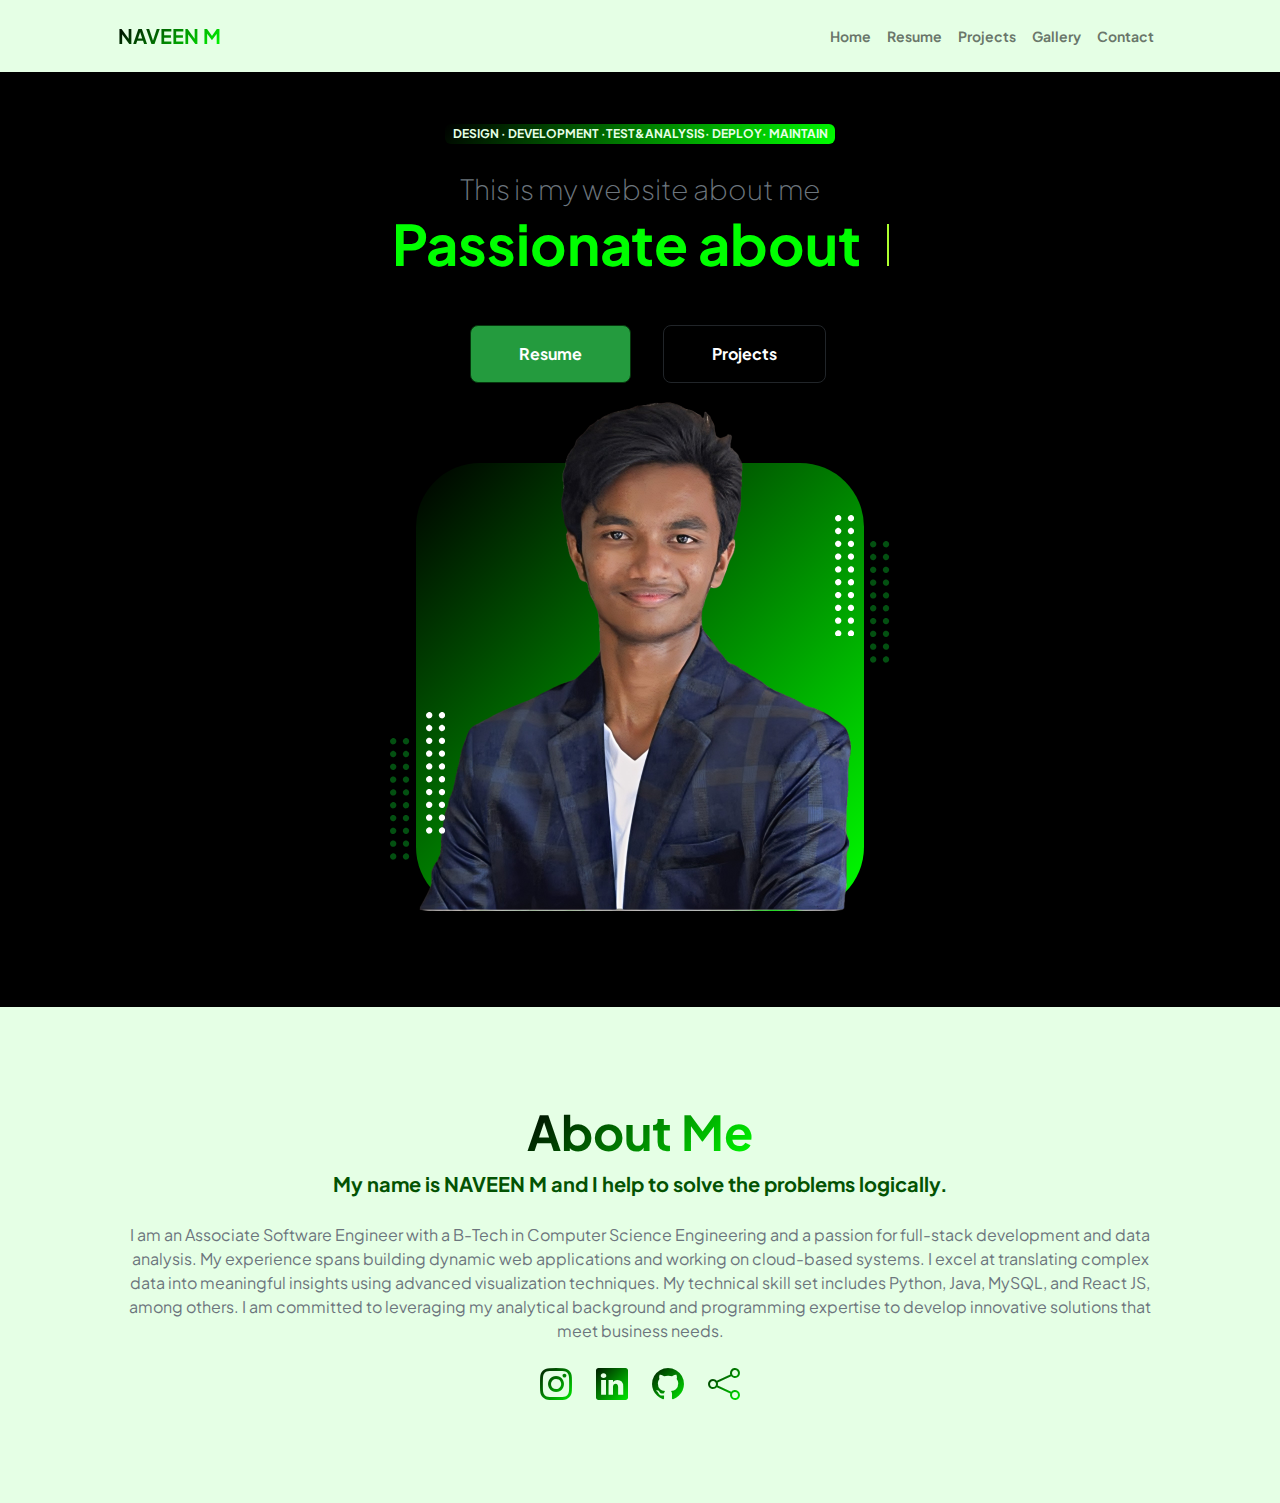
==== commit d4652dc3: "Update index.html" ====
--- a/index.html
+++ b/index.html
@@ -7,7 +7,7 @@
         <meta name="author" content="" />
         <title>NAVEEN M - Portfolio</title>
         <!-- Favicon-->
-        <link rel="icon" type="image/x-icon" href="assets/favicon.ico" />
+        <link rel="icon" type="image/x-icon" href="assets/favi.ico" />
         <!-- Custom Google font-->
         <link rel="preconnect" href="https://fonts.googleapis.com" />
         <link rel="preconnect" href="https://fonts.gstatic.com" crossorigin />
@@ -27,8 +27,9 @@
                     <div class="collapse navbar-collapse" id="navbarSupportedContent">
                         <ul class="navbar-nav ms-auto mb-2 mb-lg-0 small fw-bolder">
                             <li class="nav-item"><a class="nav-link" href="index.html">Home</a></li>
-                            <li class="nav-item"><a class="nav-link" href="resume.html">Resume</a></li>
+                            <li class="nav-item"><a class="nav-link resume-link-call" href="resume1.html">Resume</a></li>
                             <li class="nav-item"><a class="nav-link" href="projects.html">Projects</a></li>
+                            <li class="nav-item"><a class="nav-link" href="gallery.html">Gallery</a></li>
                             <li class="nav-item"><a class="nav-link" href="contact.html">Contact</a></li>
                         </ul>
                     </div>
@@ -37,14 +38,14 @@
             <!-- Header-->
             <header class="py-5">
                 <div class="container px-5 pb-5">
-                    <div class="row gx-5 align-items-center">
+                    <div class="row gx-5 align-items-center justify-content-center ">
                         <div class="col-xxl-5">
                             <!-- Header text content-->
-                            <div class="text-center text-xxl-start">
-                                <div class="badge bg-gradient-primary-to-secondary text-white mb-4"><div class="text-uppercase">Design &middot; Development &middot; Analysis</div></div>
+                            <div class="text-center ">
+                                <div class="badge bg-gradient-primary-to-secondary text-white mb-4"><div class="text-uppercase">Design &middot; Development &middot;Test&Analysis&middot; Deploy&middot; Maintain</div></div>
                                 <div class="fs-3 fw-light text-muted">This is my website about me</div>
                                 
-                                <h1 class="display-3 fw-bolder mb-5">
+                                <h1 class="display-4 fw-bolder mb-5">
                                     <div class="typing-container"></div>
                                     <span class="text-primary d-inline sentence" id="sentence">Passionate about </span>
                                     <span id="feature-text"></span>
@@ -52,15 +53,16 @@
                                 </div>
                                 </h1>
                                
-                                <div class="d-grid gap-3 d-sm-flex justify-content-sm-center justify-content-xxl-start mb-3">
-                                    <a class="btn btn-primary btn-lg px-5 py-3 me-sm-3 fs-6 fw-bolder" href="resume.html">Resume</a>
+                                <div class="d-grid gap-3 d-sm-flex justify-content-sm-center justify-content-center mb-3"><br><br>
+                                    <a class="btn btn-primary btn-lg px-5 py-3 me-sm-3 fs-6 fw-bolder resume-link-call" href="resume1.html">Resume</a>
                                     <a class="btn btn-outline-dark btn-lg px-5 py-3 fs-6 fw-bolder" href="projects.html">Projects</a>
                                 </div>
                             </div>
                         </div>
-                        <div class="col-xxl-7">
+                        <div class=" justify-content-center">
                             <!-- Header profile picture-->
-                            <div class="d-flex justify-content-center mt-5 mt-xxl-0">
+                            <div class="d-flex justify-content-center "> 
+                                <!-- mt-5 mt-xxl-0 -->
                                 <div class="profile bg-gradient-primary-to-secondary">
                                     <!-- TIP: For best results, use a photo with a transparent background like the demo example below-->
                                     <!-- Watch a tutorial on how to do this on YouTube (link)-->
@@ -196,6 +198,7 @@
                                     <a class="text-gradient" href="https://www.instagram.com/navee._naveen?utm_source=qr&igsh=ajQzMGlxbnNsdWc5" target="_blank"><i class="bi bi-instagram"></i></a>
                                     <a class="text-gradient" href="https://www.linkedin.com/in/naveen-m-44942b24b?utm_source=share&utm_campaign=share_via&utm_content=profile&utm_medium=android_app" target="_blank"><i class="bi bi-linkedin"></i></a>
                                     <a class="text-gradient" href="https://github.com/naveen-2k" target="_blank"><i class="bi bi-github"></i></a>
+                                    <a class="text-gradient" href="#!" style="cursor: pointer;"><i class="bi bi-share"></i></a>
                                 </div>
                             </div>
                         </div>
@@ -204,20 +207,9 @@
             </section>
         </main>
         <!-- Footer-->
-        <footer class="bg-white py-4 mt-auto">
-            <div class="container px-5">
-                <div class="row align-items-center justify-content-between flex-column flex-sm-row">
-                    <div class="col-auto"><div class="small m-0">Copyright &copy; Your Website 2023</div></div>
-                    <div class="col-auto">
-                        <a class="small" href="#!">Privacy</a>
-                        <span class="mx-1">&middot;</span>
-                        <a class="small" href="#!">Terms</a>
-                        <span class="mx-1">&middot;</span>
-                        <a class="small" href="#!">Contact</a>
-                    </div>
-                </div>
-            </div>
-        </footer>
+      
+        <div id="footer"></div>
+    
         <script src="https://ajax.googleapis.com/ajax/libs/jquery/3.5.1/jquery.min.js"></script>
         <!-- Bootstrap core JS-->
         <script src="https://cdn.jsdelivr.net/npm/bootstrap@5.2.3/dist/js/bootstrap.bundle.min.js"></script>
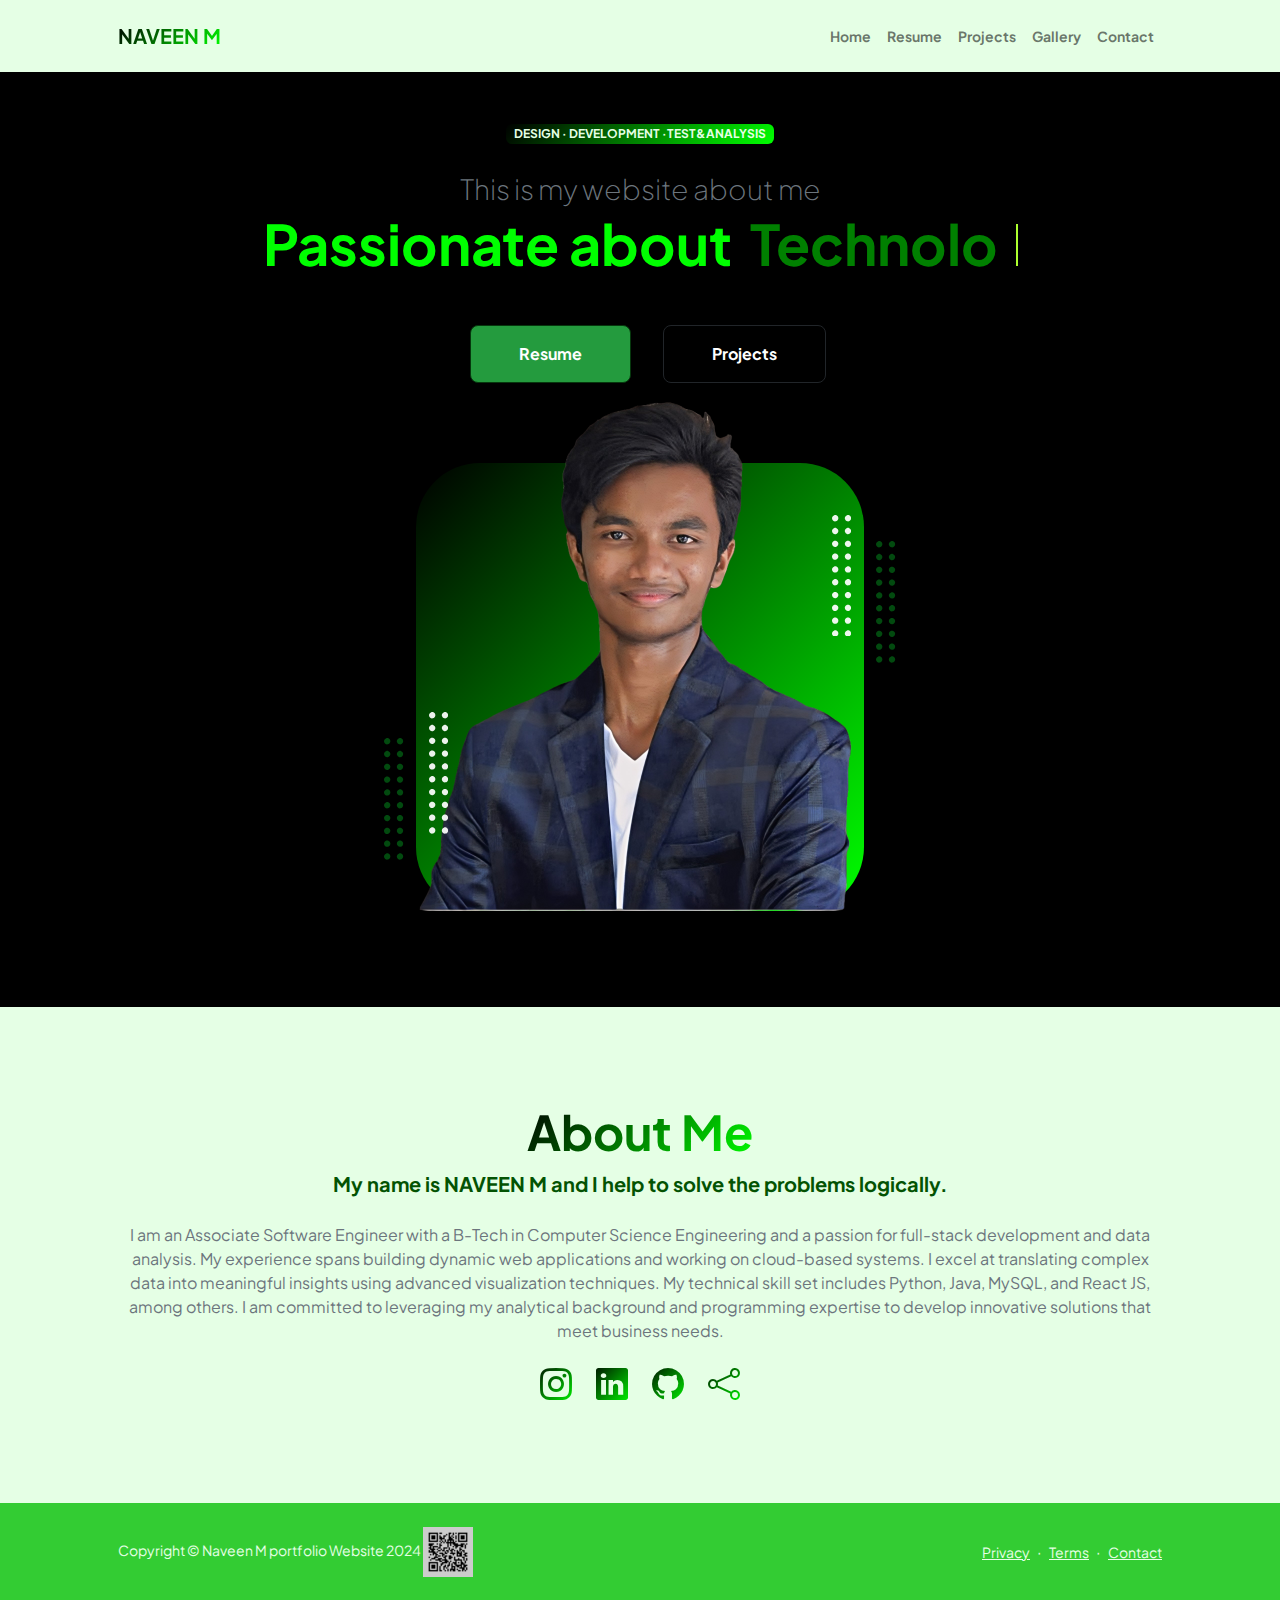
==== commit bffca892: "Update index.html" ====
--- a/index.html
+++ b/index.html
@@ -42,7 +42,7 @@
                         <div class="col-xxl-5">
                             <!-- Header text content-->
                             <div class="text-center ">
-                                <div class="badge bg-gradient-primary-to-secondary text-white mb-4"><div class="text-uppercase">Design &middot; Development &middot;Test&Analysis&middot; Deploy&middot; Maintain</div></div>
+                                <div class="badge bg-gradient-primary-to-secondary text-white mb-4"><div class="text-uppercase">Design &middot; Development &middot;Test&Analysis</div></div>
                                 <div class="fs-3 fw-light text-muted">This is my website about me</div>
                                 
                                 <h1 class="display-4 fw-bolder mb-5">
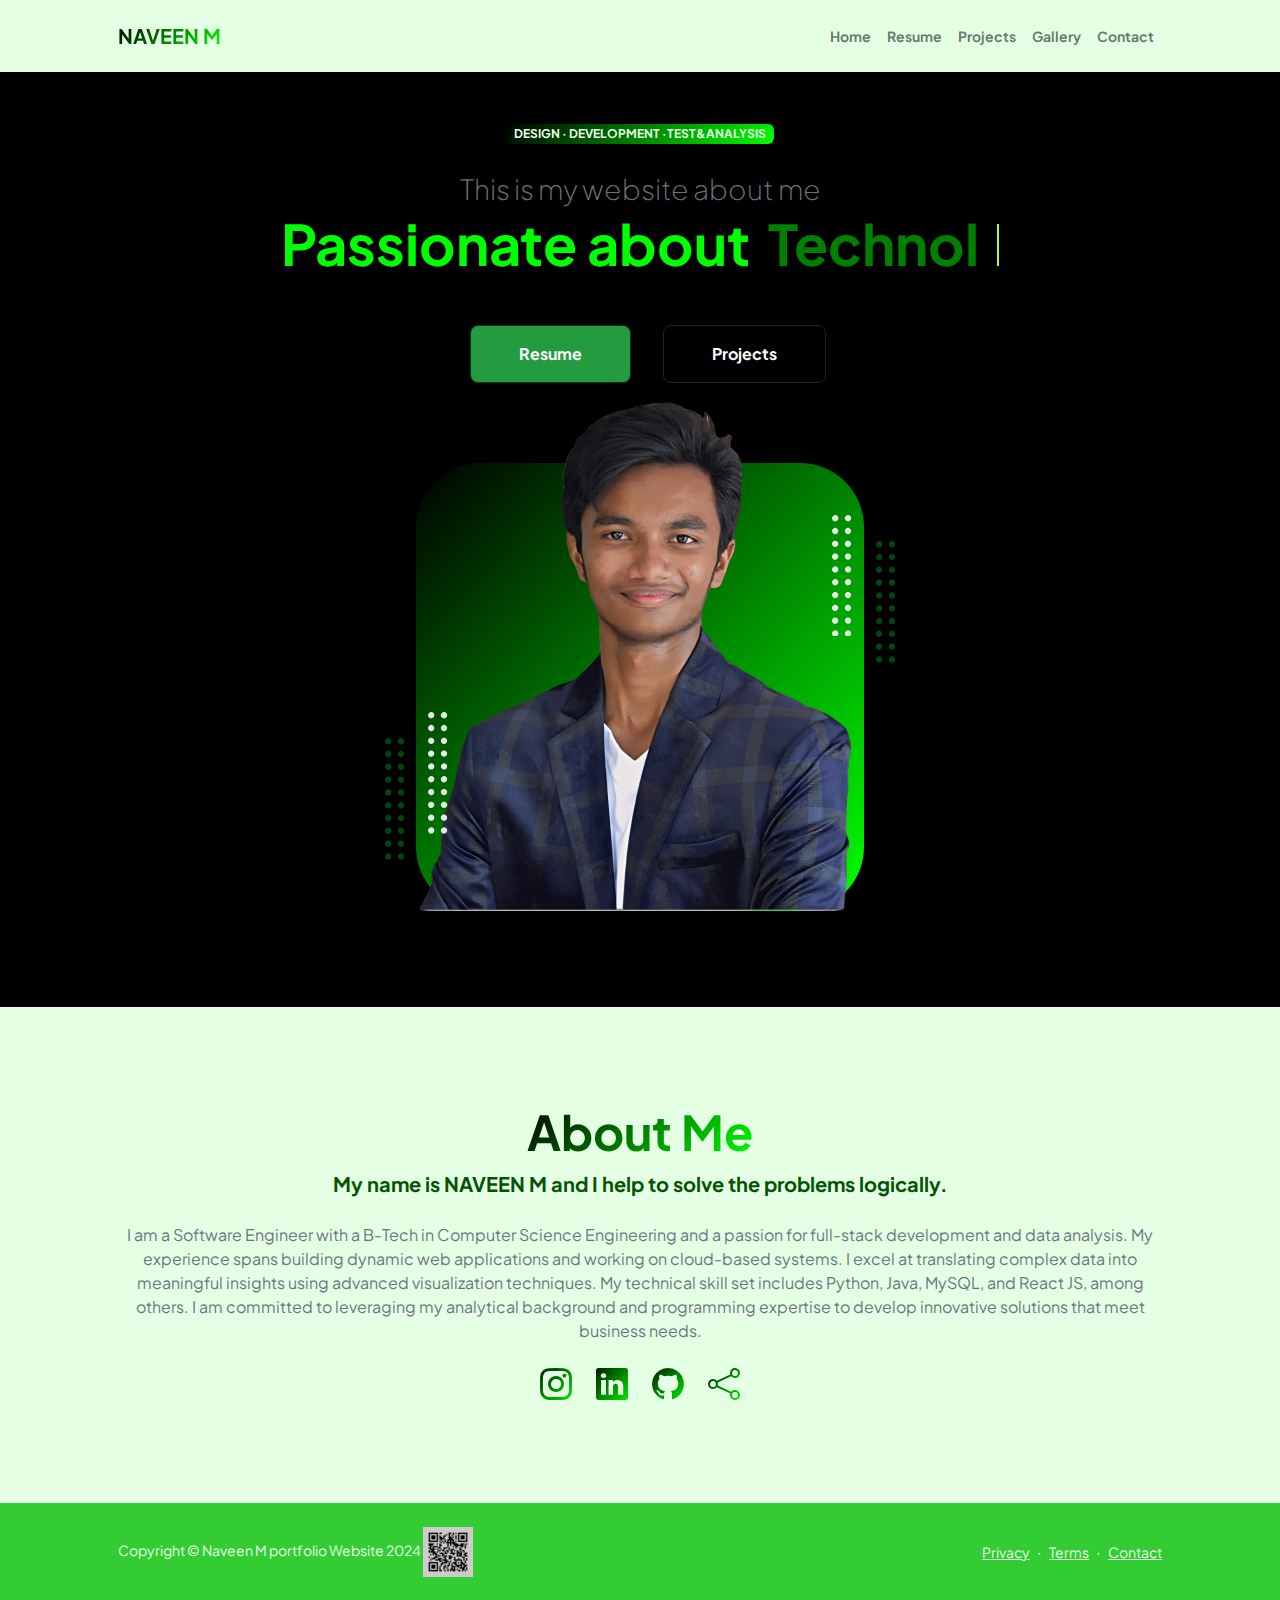
==== commit c09ce508: "an a" ====
--- a/index.html
+++ b/index.html
@@ -193,7 +193,7 @@
                             <div class="text-center my-5">
                                 <h2 class="display-5 fw-bolder"><span class="text-gradient d-inline">About Me</span></h2>
                                 <p class="lead fw-bolder mb-4">My name is NAVEEN M and I help to solve the problems logically.</p>
-                                <p class="text-muted">I am an Associate Software Engineer with a B-Tech in Computer Science Engineering and a passion for full-stack development and data analysis. My experience spans building dynamic web applications and working on cloud-based systems. I excel at translating complex data into meaningful insights using advanced visualization techniques. My technical skill set includes Python, Java, MySQL, and React JS, among others. I am committed to leveraging my analytical background and programming expertise to develop innovative solutions that meet business needs.</p>
+                                <p class="text-muted">I am a Software Engineer with a B-Tech in Computer Science Engineering and a passion for full-stack development and data analysis. My experience spans building dynamic web applications and working on cloud-based systems. I excel at translating complex data into meaningful insights using advanced visualization techniques. My technical skill set includes Python, Java, MySQL, and React JS, among others. I am committed to leveraging my analytical background and programming expertise to develop innovative solutions that meet business needs.</p>
                                 <div class="d-flex justify-content-center fs-2 gap-4">
                                     <a class="text-gradient" href="https://www.instagram.com/navee._naveen?utm_source=qr&igsh=ajQzMGlxbnNsdWc5" target="_blank"><i class="bi bi-instagram"></i></a>
                                     <a class="text-gradient" href="https://www.linkedin.com/in/naveen-m-44942b24b?utm_source=share&utm_campaign=share_via&utm_content=profile&utm_medium=android_app" target="_blank"><i class="bi bi-linkedin"></i></a>
